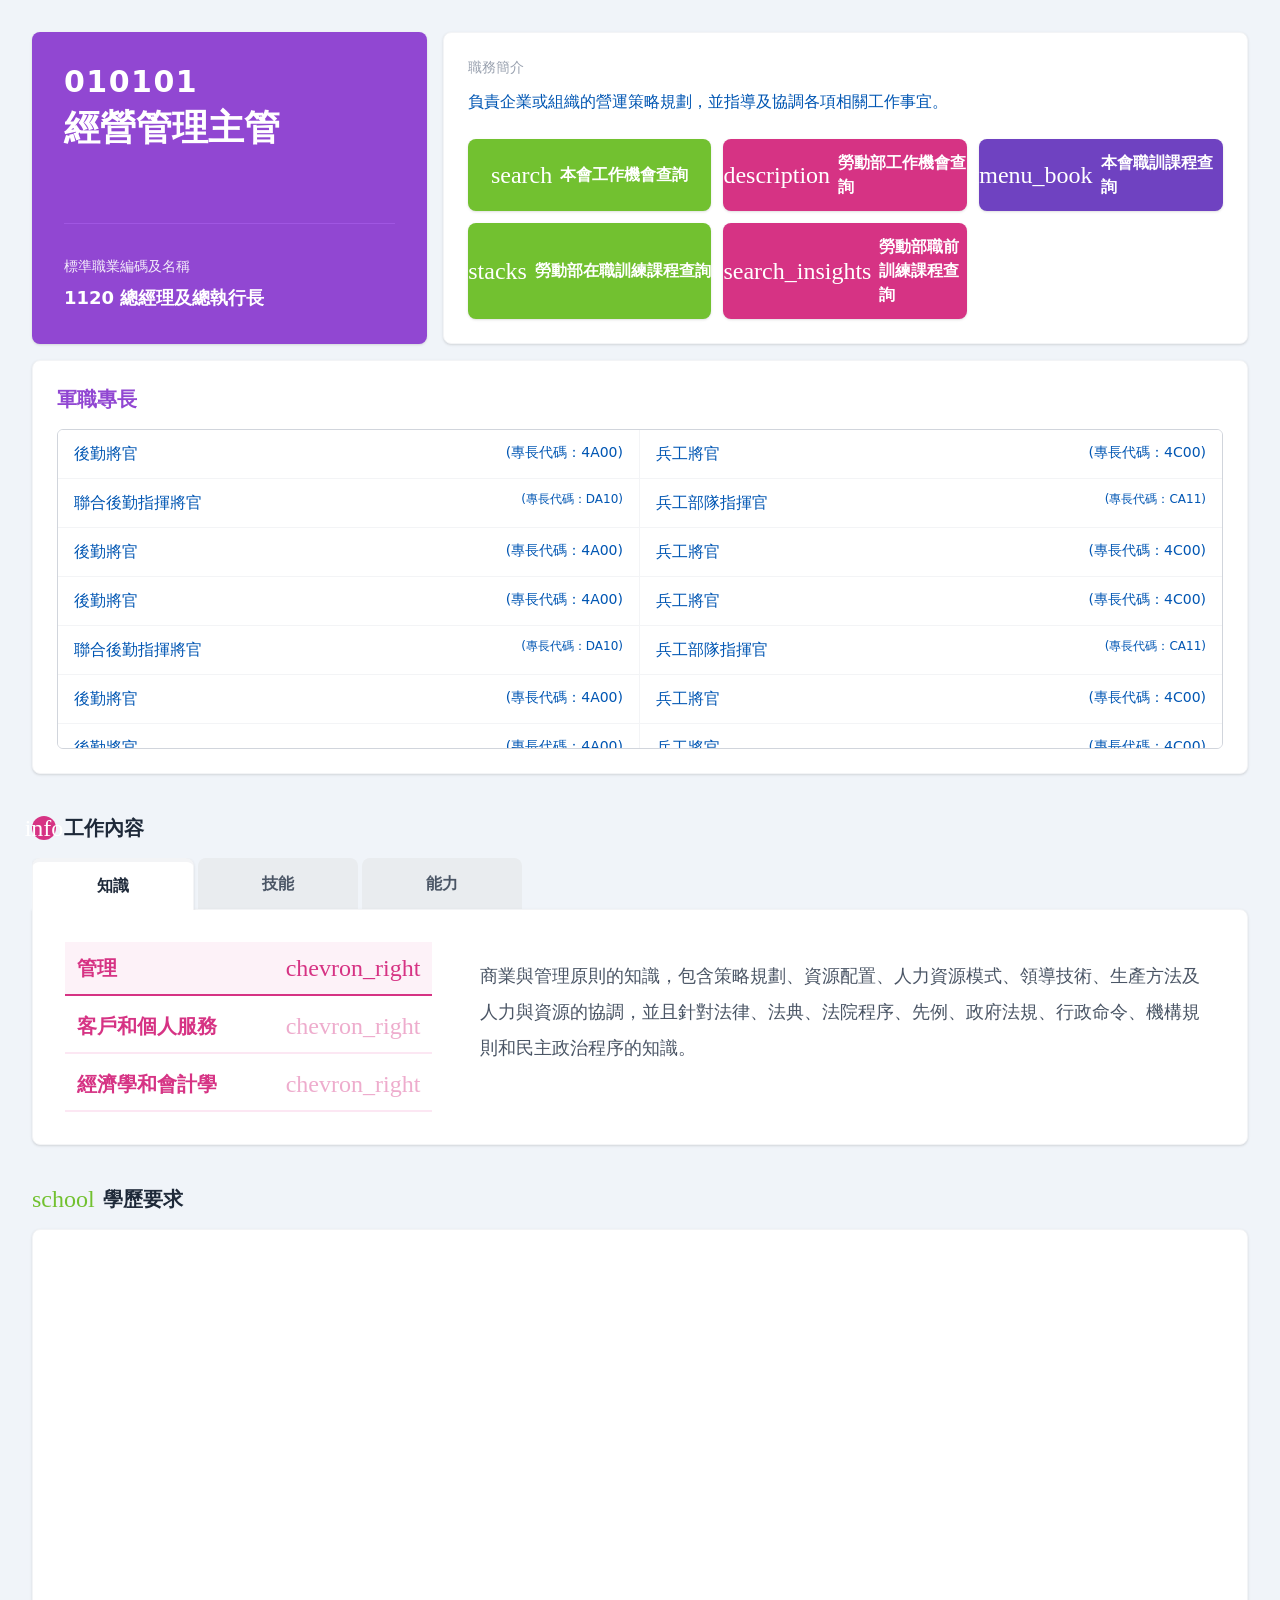
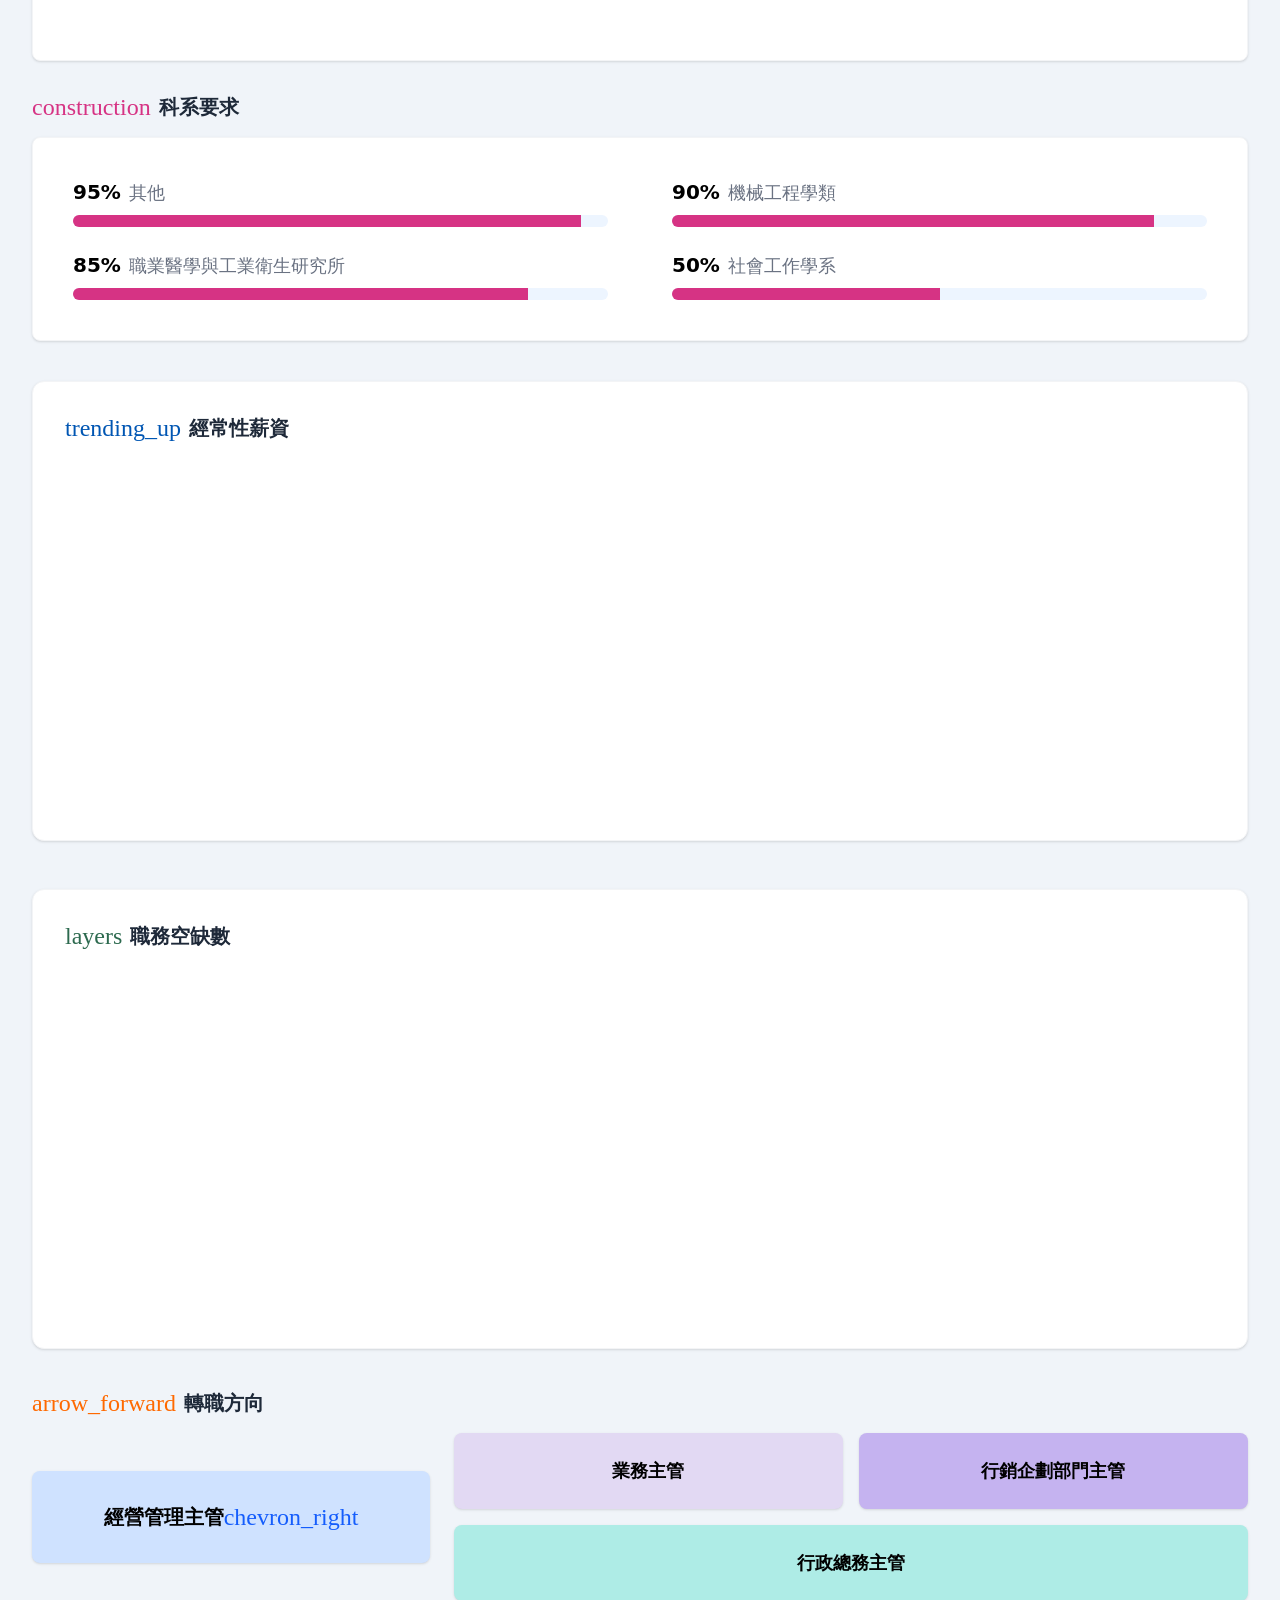
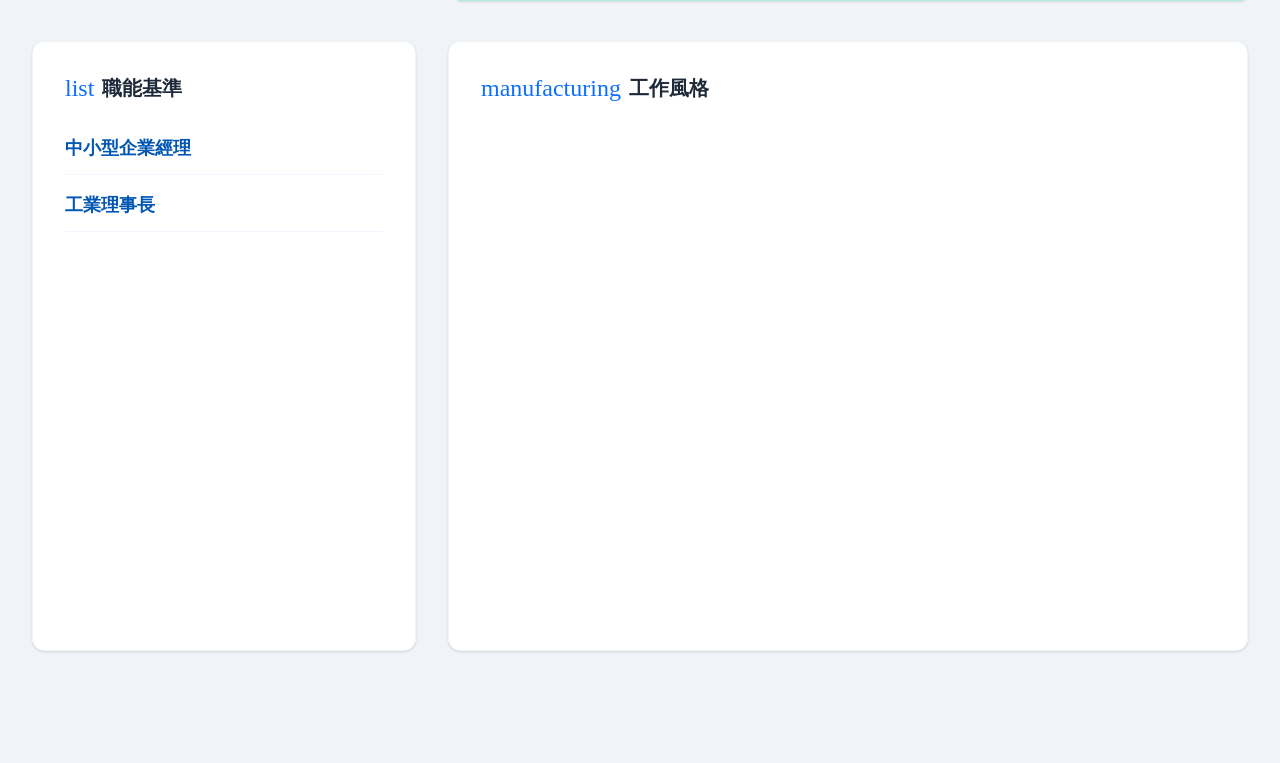
==== job-dashboard/index.html @ 4c790d1b "init" ====
<!DOCTYPE html>
<html lang="en">

<head>
    <meta charset="UTF-8">
    <meta name="viewport" content="width=device-width, initial-scale=1.0">
    <title>軍民專長轉銜專區</title>
   
    <link href="css/material-symbols-outlined.css" rel="stylesheet">
    <link href="css/dashboard.css" rel="stylesheet">
    <link href="css/output.css" rel="stylesheet">
    <script src="js/chart.js"></script>
    <script src="js/chartjs-plugin-datalabels.js"></script>
</head>

<body class="bg-slate-100 min-h-screen p-4 md:p-8">

    <div class="container mx-auto space-y-10 pb-20">
        <!-- 職務概覽 -->
        <div class="grid grid-cols-1 lg:grid-cols-12 gap-4">
            <!-- 左側紫色卡片 -->
            <div
                class="lg:col-span-4 bg-[#9147D2] rounded-lg p-8 text-white flex flex-col justify-center  shadow-sm">
                <div>
                    <h2 class="text-3xl font-bold tracking-wider">010101</h2>
                    <h1 class="text-4xl font-extrabold mt-2 pb-8">經營管理主管</h1>
                </div>
                <div class="mt-auto pt-8 border-t border-purple-400/30">
                    <p class="text-sm opacity-90 mb-2 font-medium">標準職業編碼及名稱</p>
                    <p class="text-lg font-bold">1120 總經理及總執行長</p>
                </div>
            </div>

            <!-- 中間職務簡介與按鈕 -->
            <div class=" lg:col-span-8 bg-white rounded-lg p-6 shadow-sm flex flex-col border border-gray-100">
                <h3 class="text-gray-400 font-medium mb-3 text-sm">職務簡介</h3>
                <p id="job-desc" class="text-[#0056b3] leading-relaxed mb-6 font-medium">負責企業或組織的營運策略規劃，並指導及協調各項相關工作事宜。
                </p>
                <div class="mt-auto grid grid-cols-1 lg:grid-cols-12 gap-3">
                    <a href="javascript:;"
                        class="xl:col-span-4 md:col-span-4 w-f bg-[#72C130] text-white py-3 rounded-lg flex items-center justify-center gap-2 font-bold shadow-sm hover:opacity-90 transition-all">
                        <span class="material-symbols-outlined">search</span>本會工作機會查詢
                    </a>
                    <a href="javascript:;"
                        class="xl:col-span-4 md:col-span-4 w-f bg-[#D63384] text-white py-3 rounded-lg flex items-center justify-center gap-2 font-bold shadow-sm hover:opacity-90 transition-all">
                        <span class="material-symbols-outlined">description</span>勞動部工作機會查詢
                    </a>
                    <a href="javascript:;"
                        class="xl:col-span-4 md:col-span-4 w-f bg-[#6F42C1] text-white py-3 rounded-lg flex items-center justify-center gap-2 font-bold shadow-sm hover:opacity-90 transition-all">
                        <span class="material-symbols-outlined">menu_book</span>本會職訓課程查詢
                    </a>
                    <a href="javascript:;"
                        class="xl:col-span-4 md:col-span-6 bg-[#72C130] text-white py-3 rounded-lg flex items-center justify-center gap-2 font-bold shadow-sm hover:opacity-90 transition-all">
                        <span class="material-symbols-outlined">stacks</span>勞動部在職訓練課程查詢
                    </a>
                    <a href="javascript:;"
                        class="xl:col-span-4 md:col-span-6 w-f bg-[#D63384] text-white py-3 rounded-lg flex items-center justify-center gap-2 font-bold shadow-sm hover:opacity-90 transition-all">
                        <span class="material-symbols-outlined">search_insights</span>勞動部職前訓練課程查詢
                    </a>
                </div>
            </div>

            <!-- 軍職專長 -->
            <div class="lg:col-span-12 bg-white rounded-lg p-6 shadow-sm border border-gray-100 flex flex-col">
                <h3 class="text-[#9147D2] font-bold text-xl mb-4">軍職專長</h3>
                <div
                    class="border border-gray-300 rounded-md overflow-hidden flex-1 custom-scrollbar overflow-y-auto max-h-[320px]">
                    <div class="grid grid-cols-1 md:grid-cols-2 text-[#0056b3] font-medium divide-y divide-gray-100">
                        <div class="p-3 px-4 flex justify-between bg-white border-r border-gray-100">
                            <span>後勤將官</span><span class="text-sm">(專長代碼：4A00)</span></div>
                        <div class="p-3 px-4 flex justify-between bg-white"><span>兵工將官</span><span
                                class="text-sm">(專長代碼：4C00)</span></div>
                        <div class="p-3 px-4 flex justify-between bg-white border-r border-gray-100">
                            <span>聯合後勤指揮將官</span><span class="text-xs">(專長代碼：DA10)</span></div>
                        <div class="p-3 px-4 flex justify-between bg-white"><span>兵工部隊指揮官</span><span
                                class="text-xs">(專長代碼：CA11)</span></div>
                        <div class="p-3 px-4 flex justify-between bg-white border-r border-gray-100">
                            <span>後勤將官</span><span class="text-sm">(專長代碼：4A00)</span></div>
                        <div class="p-3 px-4 flex justify-between bg-white"><span>兵工將官</span><span
                                class="text-sm">(專長代碼：4C00)</span></div>
                        <div class="p-3 px-4 flex justify-between bg-white border-r border-gray-100">
                            <span>後勤將官</span><span class="text-sm">(專長代碼：4A00)</span></div>
                        <div class="p-3 px-4 flex justify-between bg-white"><span>兵工將官</span><span
                                class="text-sm">(專長代碼：4C00)</span></div>
                        <div class="p-3 px-4 flex justify-between bg-white border-r border-gray-100">
                            <span>聯合後勤指揮將官</span><span class="text-xs">(專長代碼：DA10)</span></div>
                        <div class="p-3 px-4 flex justify-between bg-white"><span>兵工部隊指揮官</span><span
                                class="text-xs">(專長代碼：CA11)</span></div>
                        <div class="p-3 px-4 flex justify-between bg-white border-r border-gray-100">
                            <span>後勤將官</span><span class="text-sm">(專長代碼：4A00)</span></div>
                        <div class="p-3 px-4 flex justify-between bg-white"><span>兵工將官</span><span
                                class="text-sm">(專長代碼：4C00)</span></div>
                        <div class="p-3 px-4 flex justify-between bg-white border-r border-gray-100">
                            <span>後勤將官</span><span class="text-sm">(專長代碼：4A00)</span></div>
                        <div class="p-3 px-4 flex justify-between bg-white"><span>兵工將官</span><span
                                class="text-sm">(專長代碼：4C00)</span></div>
                        <div class="p-3 px-4 flex justify-between bg-white border-r border-gray-100">
                            <span>聯合後勤指揮將官</span><span class="text-xs">(專長代碼：DA10)</span></div>
                        <div class="p-3 px-4 flex justify-between bg-white"><span>兵工部隊指揮官</span><span
                                class="text-xs">(專長代碼：CA11)</span></div>
                        <div class="p-3 px-4 flex justify-between bg-white border-r border-gray-100">
                            <span>後勤將官</span><span class="text-sm">(專長代碼：4A00)</span></div>
                        <div class="p-3 px-4 flex justify-between bg-white"><span>兵工將官</span><span
                                class="text-sm">(專長代碼：4C00)</span></div>
                    </div>
                </div>
            </div>
        </div>


        <!-- 工作內容 -->
        <div class="space-y-4">
            <div class="flex items-center gap-2">
                <div class="bg-[#D63384] text-white rounded-full w-6 h-6 flex items-center justify-center font-bold">
                    <span class="material-symbols-outlined text-[16px]">info</span>
                </div>
                <h2 class="text-xl font-bold text-gray-800">工作內容</h2>
            </div>
            <div class="flex flex-col">
                <!-- 標籤分頁 -->
                <div class="flex gap-1 overflow-x-auto" id="job-content-tabs">
                    <button onclick="changeTab('knowledge')" id="tab-knowledge"
                        class="px-16 py-3 bg-white rounded-t-lg border-t-4 border-[#D63384] font-bold text-gray-800 shadow-sm border-x border-gray-100 z-10 whitespace-nowrap">知識</button>
                    <button onclick="changeTab('skills')" id="tab-skills"
                        class="px-16 py-3 bg-[#E9ECEF] hover:bg-gray-200 rounded-t-lg font-bold text-gray-600 transition-colors whitespace-nowrap">技能</button>
                    <button onclick="changeTab('abilities')" id="tab-abilities"
                        class="px-16 py-3 bg-[#E9ECEF] hover:bg-gray-200 rounded-t-lg font-bold text-gray-600 transition-colors whitespace-nowrap">能力</button>
                </div>
                <!-- 內容區塊 -->
                <div class="bg-white rounded-b-lg rounded-tr-lg p-8 shadow-sm border border-gray-100 -mt-[1px]">
                    <div class="flex flex-col md:flex-row gap-12">
                        <!-- 左側子選單 -->
                        <div class="w-full md:w-1/3 flex flex-col space-y-1" id="job-submenu">
                            <!-- 由 JavaScript 動態生成 -->
                        </div>
                        <!-- 右側說明文字 -->
                        <div class="w-full md:w-2/3 flex items-start pt-4">
                            <p id="tab-description"
                                class="text-gray-600 leading-loose text-lg font-medium transition-opacity duration-300">
                                <!-- 由 JavaScript 動態填入 -->
                            </p>
                        </div>
                    </div>
                </div>
            </div>
        </div>

        <!-- 學歷與科系要求 -->
        <div class="grid grid-cols-1 gap-8">
            <!-- 學歷要求 -->
            <div class="space-y-4">
                <div class="flex items-center gap-2 text-[#72C130]">
                    <span class="material-symbols-outlined text-[24px]">school</span>
                    <h2 class="text-xl font-bold text-gray-800">學歷要求</h2>
                </div>
                <div class="bg-white rounded-lg p-10 shadow-sm border border-gray-100">
                    <div class="chart-container"><canvas id="educationChart"></canvas></div>
                </div>
            </div>

            <!-- 科系要求 -->
            <div class="space-y-4">
                <div class="flex items-center gap-2 text-[#D63384]">
                    <span class="material-symbols-outlined text-[24px]">construction</span>
                    <h2 class="text-xl font-bold text-gray-800">科系要求</h2>
                </div>
                <div class="bg-white rounded-lg p-10 shadow-sm border border-gray-100">
                    <div class="grid grid-cols-1 md:grid-cols-2 gap-x-16 gap-y-8">
                        <div class="space-y-6">
                            <div class="space-y-2">
                                <div class="flex items-baseline gap-2"><span
                                        class="text-xl font-extrabold text-black">95%</span><span
                                        class="text-gray-500 font-medium text-lg">其他</span></div>
                                <div class="w-full h-3 bg-[#EDF5FF] rounded-full overflow-hidden">
                                    <div class="h-full bg-[#D63384]" style="width: 95%"></div>
                                </div>
                            </div>
                            <div class="space-y-2">
                                <div class="flex items-baseline gap-2"><span
                                        class="text-xl font-extrabold text-black">85%</span><span
                                        class="text-gray-500 font-medium text-lg">職業醫學與工業衛生研究所</span></div>
                                <div class="w-full h-3 bg-[#EDF5FF] rounded-full overflow-hidden">
                                    <div class="h-full bg-[#D63384]" style="width: 85%"></div>
                                </div>
                            </div>
                        </div>
                        <div class="space-y-6">
                            <div class="space-y-2">
                                <div class="flex items-baseline gap-2"><span
                                        class="text-xl font-extrabold text-black">90%</span><span
                                        class="text-gray-500 font-medium text-lg">機械工程學類</span></div>
                                <div class="w-full h-3 bg-[#EDF5FF] rounded-full overflow-hidden">
                                    <div class="h-full bg-[#D63384]" style="width: 90%"></div>
                                </div>
                            </div>
                            <div class="space-y-2">
                                <div class="flex items-baseline gap-2"><span
                                        class="text-xl font-extrabold text-black">50%</span><span
                                        class="text-gray-500 font-medium text-lg">社會工作學系</span></div>
                                <div class="w-full h-3 bg-[#EDF5FF] rounded-full overflow-hidden">
                                    <div class="h-full bg-[#D63384]" style="width: 50%"></div>
                                </div>
                            </div>
                        </div>
                    </div>
                </div>
            </div>
        </div>

        <!-- 趨勢圖 -->
        <div class="space-y-12">
            <div class="bg-white rounded-xl p-8 shadow-sm border border-gray-100 space-y-4">
                <div class="flex items-center gap-2 text-[#0056b3]">
                    <span class="material-symbols-outlined text-[24px]">trending_up</span>
                    <h2 class="text-xl font-bold text-gray-800">經常性薪資</h2>
                </div>
                <div class="chart-container"><canvas id="salaryChart"></canvas></div>
            </div>
            <div class="bg-white rounded-xl p-8 shadow-sm border border-gray-100 space-y-4">
                <div class="flex items-center gap-2 text-[#2D6A4F]">
                    <span class="material-symbols-outlined text-[24px]">layers</span>
                    <h2 class="text-xl font-bold text-gray-800">職務空缺數</h2>
                </div>
                <div class="chart-container"><canvas id="vacanciesChart"></canvas></div>
            </div>
        </div>
        <!-- 轉職方向  -->
        <div class="space-y-4">
            <div class="flex items-center gap-2 text-orange-500">
                <span class="material-symbols-outlined text-[24px]">arrow_forward</span>
                <h2 class="text-xl font-bold text-gray-800">轉職方向</h2>
            </div>
            <div class="flex flex-col lg:flex-row gap-4 lg:gap-6 lg:items-center">
                <!-- 來源職務 -->
                <div
                    class="lg:w-1/3 bg-[#cfe2ff] p-6 lg:py-8 rounded-lg flex items-center justify-center font-bold text-xl text-center shadow-sm h-fit">
                    <span>經營管理主管</span>
                    <!-- 電腦版向右箭頭 -->
                    <span class="material-symbols-outlined text-blue-600 hidden lg:block">chevron_right</span>
                    <!-- 手機版向下箭頭 -->
                    <span class="material-symbols-outlined text-blue-600 block lg:hidden ml-2 font-black">expand_more</span>
                </div>

                <!-- 目標職務網格  -->
                <div class="lg:w-2/3 grid grid-cols-2 gap-4">
                    <div
                        class="bg-[#e2d9f3] p-6 rounded-lg font-bold text-center text-lg flex items-center justify-center shadow-sm">
                        業務主管</div>
                    <div
                        class="bg-[#c5b3f0] p-6 rounded-lg font-bold text-center text-lg flex items-center justify-center shadow-sm">
                        行銷企劃部門主管</div>
                    <!-- 最後一個佔滿兩欄 -->
                    <div
                        class="bg-[#aeece6] p-6 rounded-lg font-bold text-center text-lg col-span-2 flex items-center justify-center shadow-sm">
                        行政總務主管</div>
                </div>
            </div>
        </div>
        <!-- 風格雷達圖 -->
        <div class="grid grid-cols-1 lg:grid-cols-12 gap-8">
            <div class="lg:col-span-4 bg-white rounded-xl p-8 shadow-sm border border-gray-100 h-full space-y-4">
                <div class="flex items-center gap-2 text-[#0d6efd]">
                    <span class="material-symbols-outlined">list</span>
                    <h2 class="text-xl font-bold text-gray-800">職能基準</h2>
                </div>
                <ul class="space-y-4 pt-4">
                    <li class="flex items-center gap-3 border-b border-blue-50 pb-3 font-bold text-[#0056b3] text-lg">
                        中小型企業經理</li>
                    <li class="flex items-center gap-3 border-b border-blue-50 pb-3 font-bold text-[#0056b3] text-lg">
                        工業理事長</li>
                </ul>
            </div>
            <div class="lg:col-span-8 bg-white rounded-xl p-8 shadow-sm border border-gray-100 space-y-4">
                <div class="flex items-center gap-2 text-[#0d6efd]">
                    <span class="material-symbols-outlined"
                       >manufacturing</span>
                    <h2 class="text-xl font-bold text-gray-800">工作風格</h2>
                </div>
                <div class="radar-chart-container lg:h-[500px] md:h-fit"><canvas id="workStyleChart"></canvas></div>
            </div>
        </div>
    </div>
    <script>
        // Tab 與子選單資料
        const tabData = {
            knowledge: {
                items: [{
                    name: "管理",
                    desc: "商業與管理原則的知識，包含策略規劃、資源配置、人力資源模式、領導技術、生產方法及人力與資源的協調，並且針對法律、法典、法院程序、先例、政府法規、行政命令、機構規則和民主政治程序的知識。"
                },
                {
                    name: "客戶和個人服務",
                    desc: "提供客戶與個人服務的原則與流程知識。這包含評估客戶需求、符合品質標準的服務，以及對客戶滿意度的評估。"
                },
                {
                    name: "經濟學和會計學",
                    desc: "有關經濟學與會計學原理及實務應用、金融市場、銀行業以及對財務與報告知識。"
                }
                ]
            },
            skills: {
                items: [{
                    name: "判斷與決策",
                    desc: "考慮潛在行動的相對成本與效益，以選擇最合適的一個。具備高階決策能力是主管的核心價值。"
                },
                {
                    name: "資源管理",
                    desc: "資源（如人力、物力、財力）以達成組織目標，並優化生產流程。"
                },
                {
                    name: "關鍵思考",
                    desc: "使用邏輯與推理來識別各種解決方案、結論或處理問題方法的優缺點。"
                }
                ]
            },
            abilities: {
                items: [{
                    name: "演繹推理",
                    desc: "將一般規則應用於特定問題，以產生合理答案的能力。這包含在紛亂的資訊中找出邏輯關聯。"
                },
                {
                    name: "歸納推理",
                    desc: "將分散的資訊組合在一起，形成一般規則或結論的能力（包括在看起來不相關的事件中找到關聯）。"
                },
                {
                    name: "問題敏感度",
                    desc: "能夠辨識何時發生錯誤或可能發生錯誤的能力。這並不涉及解決問題，而僅僅是意識到問題的存在。"
                }
                ]
            }
        };

        // 當前狀態
        let currentMainTab = 'knowledge';
        let currentSubIndex = 0;

        // 切換主 Tab
        function changeTab(tabKey) {
            currentMainTab = tabKey;
            currentSubIndex = 0; // 時預設選中第一個子項

            const tabButtons = document.querySelectorAll('#job-content-tabs button');
            tabButtons.forEach(btn => {
                const isTarget = btn.id === `tab-${tabKey}`;
                btn.className = isTarget ?
                    "px-16 py-3 bg-white rounded-t-lg border-t-4 border-[#D63384] font-bold text-gray-800 shadow-sm border-x border-gray-100 z-10 whitespace-nowrap" :
                    "px-16 py-3 bg-[#E9ECEF] hover:bg-gray-200 rounded-t-lg font-bold text-gray-600 transition-colors whitespace-nowrap";
            });

            updateSubmenu();
        }

        // 切換子選單項目
        function selectSubItem(index) {
            currentSubIndex = index;
            updateSubmenu();
        }

        // 更新子選單 UI 與說明文字
        function updateSubmenu() {
            const data = tabData[currentMainTab];
            const submenuEl = document.getElementById('job-submenu');
            const descriptionEl = document.getElementById('tab-description');

            // 1. 生成子選單按鈕
            submenuEl.innerHTML = data.items.map((item, index) => {
                const isActive = index === currentSubIndex;
                const activeClasses = isActive ? 'bg-[#FDF2F8] border-[#D63384]' : 'border-pink-100 hover:bg-pink-50';
                const iconOpacity = isActive ? '' : 'opacity-40';

                return `
                    <button onclick="selectSubItem(${index})" class="flex justify-between items-center border-b-2 ${activeClasses} p-3 text-[#D63384] font-bold text-xl transition-all group text-left">
                        <span>${item.name}</span>
                        <!-- 手機版顯示 expand_more，電腦版顯示 chevron_right -->
                        <span class="material-symbols-outlined lg:hidden ${iconOpacity}">expand_more</span>
                        <span class="material-symbols-outlined hidden lg:block ${iconOpacity}">chevron_right</span>
                    </button>
                `;
            }).join('');

            // 2. 更新右側描述文字 (加上淡入效果)
            descriptionEl.style.opacity = '0';
            setTimeout(() => {
                descriptionEl.textContent = data.items[currentSubIndex].desc;
                descriptionEl.style.opacity = '1';
            }, 100);
        }

        // 圖表初始化資料
        const db = {
            "edu": {
                "labels": ["大學", "專科", "不拘", "碩士", "高中", "博士", "高職", "國小"],
                "data": [65, 82, 72, 50, 56, 31, 50, 28]
            },
            "salary": {
                "labels": ["106", "107", "108", "109", "110", "111", "112", "113"],
                "data": [147.6, 149.9, 150.9, 152.0, 150.1, 149.9, 151.9, 153.9]
            },
            "vacancies": {
                "labels": ["103", "104", "105", "106", "107", "108", "109", "110", "111", "112"],
                "data": [20, 55, 28, 18, 30, 30, 75, 130, 175, 175]
            },
            "style": {
                "labels": ["洞察力", "美感", "創意思考", "溫和寬厚", "關懷他人", "團隊合作", "挑戰", "謹慎條理", "自律", "社交", "剛強", "沉著應對", "心平氣和"],
                "data": [88, 75, 80, 65, 68, 82, 72, 85, 83, 65, 60, 82, 86]
            }
        };

        function renderAll() {
            Chart.register(ChartDataLabels);
            try {
                // 學歷
                new Chart(document.getElementById('educationChart'), {
                    type: 'bar',
                    data: {
                        labels: db.edu.labels,
                        datasets: [{
                            data: db.edu.data,
                            backgroundColor: '#72C130',
                            barThickness: 24
                        }]
                    },
                    options: {
                        responsive: true,
                        maintainAspectRatio: false,
                        layout: {
                            padding: {
                                top: 35
                            }
                        },
                        plugins: {
                            legend: false,
                            datalabels: {
                                display: true,
                                anchor: 'end',
                                align: 'top',
                                offset: 8,
                                formatter: v => v + ' %',
                                color: '#0056b3',
                                font: {
                                    weight: 'bold',
                                    size: 16
                                }
                            }
                        },
                        scales: {
                            y: {
                                display: true,
                                beginAtZero: true,
                                max: 100,
                                grid: {
                                    color: '#f1f1f1'
                                },
                                ticks: {
                                    display: false
                                }
                            },
                            x: {
                                grid: {
                                    display: false
                                },
                                ticks: {
                                    font: {
                                        weight: 'bold'
                                    }
                                }
                            }
                        }
                    }
                });
                // 薪資
                new Chart(document.getElementById('salaryChart'), {
                    type: 'line',
                    data: {
                        labels: db.salary.labels,
                        datasets: [{
                            data: db.salary.data,
                            borderColor: '#0d6efd',
                            tension: 0.1,
                            pointRadius: 5,
                            fill: false,
                            borderWidth: 3
                        }]
                    },
                    options: {
                        responsive: true,
                        maintainAspectRatio: false,
                        plugins: {
                            legend: false,
                            datalabels: false
                        },
                        scales: {
                            y: {
                                min: 146,
                                max: 155,
                                ticks: {
                                    callback: v => v + 'K'
                                }
                            }
                        }
                    }
                });
                // 空缺
                new Chart(document.getElementById('vacanciesChart'), {
                    type: 'line',
                    data: {
                        labels: db.vacancies.labels,
                        datasets: [{
                            data: db.vacancies.data,
                            borderColor: '#2D6A4F',
                            tension: 0,
                            borderWidth: 2,
                            pointRadius: 4
                        }]
                    },
                    options: {
                        responsive: true,
                        maintainAspectRatio: false,
                        plugins: {
                            legend: false,
                            datalabels: false
                        },
                        scales: {
                            y: {
                                beginAtZero: true,
                                max: 200
                            }
                        }
                    }
                });
                // 風格
                new Chart(document.getElementById('workStyleChart'), {
                    type: 'radar',
                    data: {
                        labels: db.style.labels,
                        datasets: [{
                            data: db.style.data,
                            backgroundColor: 'rgba(13, 110, 253, 0.2)',
                            borderColor: '#0d6efd',
                            borderWidth: 2,
                            pointRadius: 3
                        }]
                    },
                    options: {
                        responsive: true,
                        maintainAspectRatio: false,
                        plugins: {
                            legend: false,
                            datalabels: false
                        },
                        scales: {
                            r: {
                                suggestedMin: 0,
                                suggestedMax: 100,
                                ticks: {
                                    display: false,
                                    stepSize: 20
                                },
                                grid: {
                                    color: '#e5e7eb'
                                },
                                angleLines: {
                                    color: '#e5e7eb'
                                },
                                pointLabels: {
                                    font: {
                                        size: 14,
                                        weight: 'bold'
                                    },
                                    color: '#666'
                                }
                            }
                        }
                    }
                });
            } catch (e) {
                console.error("圖表繪製錯誤:", e);
            }
        }

        window.onload = () => {
            renderAll();
            updateSubmenu(); // 初始化子選單
        };
    </script>
</body>

</html>



</body>

</html>
---- job-dashboard/css/material-symbols-outlined.css ----
@font-face {
  font-family: 'Material Symbols Outlined';
  font-style: normal;
  font-weight: 400;
  src: url('../fonts/Material_Symbols_Outlined/MaterialSymbolsOutlined-VariableFont_FILL,GRAD,opsz,wght.ttf') format('truetype');
}

.material-symbols-outlined {
  font-family: 'Material Symbols Outlined';
  font-weight: normal;
  font-style: normal;
  font-size: 24px;
  /* display: inline-block; */
  line-height: 1;
  letter-spacing: normal;
  text-transform: none;
  direction: ltr;
  -webkit-font-smoothing: antialiased;
  -moz-osx-font-smoothing: grayscale;
}
---- job-dashboard/css/dashboard.css ----
body {
    background-color: #F0F4F9;
}

.custom-scrollbar::-webkit-scrollbar {
    width: 8px;
}

.custom-scrollbar::-webkit-scrollbar-track {
    background: #f1f1f1;
    border-radius: 10px;
}

.custom-scrollbar::-webkit-scrollbar-thumb {
    background: #cbd5e1;
    border-radius: 10px;
}

.custom-scrollbar::-webkit-scrollbar-thumb:hover {
    background: #94a3b8;
}

.chart-container {
    position: relative;
    height: 350px;
    width: 100%;
}

.chart-container-sm {
    position: relative;
    height: 180px;
    width: 100%;
}

.radar-chart-container {
    position: relative;
    /* height: 500px; */
    width: 100%;
}

/* 輔助樣式：垂直居中圖示 */
.material-icons {
    vertical-align: middle;
    font-size: 20px;
}
---- job-dashboard/css/output.css ----
/*! tailwindcss v4.2.1 | MIT License | https://tailwindcss.com */
@layer properties;
@layer theme, base, components, utilities;
@layer theme {
  :root, :host {
    --font-sans: ui-sans-serif, system-ui, sans-serif, "Apple Color Emoji",
      "Segoe UI Emoji", "Segoe UI Symbol", "Noto Color Emoji";
    --font-mono: ui-monospace, SFMono-Regular, Menlo, Monaco, Consolas, "Liberation Mono",
      "Courier New", monospace;
    --color-orange-500: oklch(70.5% 0.213 47.604);
    --color-blue-50: oklch(97% 0.014 254.604);
    --color-blue-600: oklch(54.6% 0.245 262.881);
    --color-purple-400: oklch(71.4% 0.203 305.504);
    --color-pink-50: oklch(97.1% 0.014 343.198);
    --color-pink-100: oklch(94.8% 0.028 342.258);
    --color-slate-100: oklch(96.8% 0.007 247.896);
    --color-gray-100: oklch(96.7% 0.003 264.542);
    --color-gray-200: oklch(92.8% 0.006 264.531);
    --color-gray-300: oklch(87.2% 0.01 258.338);
    --color-gray-400: oklch(70.7% 0.022 261.325);
    --color-gray-500: oklch(55.1% 0.027 264.364);
    --color-gray-600: oklch(44.6% 0.03 256.802);
    --color-gray-800: oklch(27.8% 0.033 256.848);
    --color-black: #000;
    --color-white: #fff;
    --spacing: 0.25rem;
    --text-xs: 0.75rem;
    --text-xs--line-height: calc(1 / 0.75);
    --text-sm: 0.875rem;
    --text-sm--line-height: calc(1.25 / 0.875);
    --text-lg: 1.125rem;
    --text-lg--line-height: calc(1.75 / 1.125);
    --text-xl: 1.25rem;
    --text-xl--line-height: calc(1.75 / 1.25);
    --text-3xl: 1.875rem;
    --text-3xl--line-height: calc(2.25 / 1.875);
    --text-4xl: 2.25rem;
    --text-4xl--line-height: calc(2.5 / 2.25);
    --text-7xl: 4.5rem;
    --text-7xl--line-height: 1;
    --font-weight-medium: 500;
    --font-weight-bold: 700;
    --font-weight-extrabold: 800;
    --font-weight-black: 900;
    --tracking-wider: 0.05em;
    --leading-relaxed: 1.625;
    --leading-loose: 2;
    --radius-md: 0.375rem;
    --radius-lg: 0.5rem;
    --radius-xl: 0.75rem;
    --default-transition-duration: 150ms;
    --default-transition-timing-function: cubic-bezier(0.4, 0, 0.2, 1);
    --default-font-family: var(--font-sans);
    --default-mono-font-family: var(--font-mono);
  }
}
@layer base {
  *, ::after, ::before, ::backdrop, ::file-selector-button {
    box-sizing: border-box;
    margin: 0;
    padding: 0;
    border: 0 solid;
  }
  html, :host {
    line-height: 1.5;
    -webkit-text-size-adjust: 100%;
    tab-size: 4;
    font-family: var(--default-font-family, ui-sans-serif, system-ui, sans-serif, "Apple Color Emoji", "Segoe UI Emoji", "Segoe UI Symbol", "Noto Color Emoji");
    font-feature-settings: var(--default-font-feature-settings, normal);
    font-variation-settings: var(--default-font-variation-settings, normal);
    -webkit-tap-highlight-color: transparent;
  }
  hr {
    height: 0;
    color: inherit;
    border-top-width: 1px;
  }
  abbr:where([title]) {
    -webkit-text-decoration: underline dotted;
    text-decoration: underline dotted;
  }
  h1, h2, h3, h4, h5, h6 {
    font-size: inherit;
    font-weight: inherit;
  }
  a {
    color: inherit;
    -webkit-text-decoration: inherit;
    text-decoration: inherit;
  }
  b, strong {
    font-weight: bolder;
  }
  code, kbd, samp, pre {
    font-family: var(--default-mono-font-family, ui-monospace, SFMono-Regular, Menlo, Monaco, Consolas, "Liberation Mono", "Courier New", monospace);
    font-feature-settings: var(--default-mono-font-feature-settings, normal);
    font-variation-settings: var(--default-mono-font-variation-settings, normal);
    font-size: 1em;
  }
  small {
    font-size: 80%;
  }
  sub, sup {
    font-size: 75%;
    line-height: 0;
    position: relative;
    vertical-align: baseline;
  }
  sub {
    bottom: -0.25em;
  }
  sup {
    top: -0.5em;
  }
  table {
    text-indent: 0;
    border-color: inherit;
    border-collapse: collapse;
  }
  :-moz-focusring {
    outline: auto;
  }
  progress {
    vertical-align: baseline;
  }
  summary {
    display: list-item;
  }
  ol, ul, menu {
    list-style: none;
  }
  img, svg, video, canvas, audio, iframe, embed, object {
    display: block;
    vertical-align: middle;
  }
  img, video {
    max-width: 100%;
    height: auto;
  }
  button, input, select, optgroup, textarea, ::file-selector-button {
    font: inherit;
    font-feature-settings: inherit;
    font-variation-settings: inherit;
    letter-spacing: inherit;
    color: inherit;
    border-radius: 0;
    background-color: transparent;
    opacity: 1;
  }
  :where(select:is([multiple], [size])) optgroup {
    font-weight: bolder;
  }
  :where(select:is([multiple], [size])) optgroup option {
    padding-inline-start: 20px;
  }
  ::file-selector-button {
    margin-inline-end: 4px;
  }
  ::placeholder {
    opacity: 1;
  }
  @supports (not (-webkit-appearance: -apple-pay-button))  or (contain-intrinsic-size: 1px) {
    ::placeholder {
      color: currentcolor;
      @supports (color: color-mix(in lab, red, red)) {
        color: color-mix(in oklab, currentcolor 50%, transparent);
      }
    }
  }
  textarea {
    resize: vertical;
  }
  ::-webkit-search-decoration {
    -webkit-appearance: none;
  }
  ::-webkit-date-and-time-value {
    min-height: 1lh;
    text-align: inherit;
  }
  ::-webkit-datetime-edit {
    display: inline-flex;
  }
  ::-webkit-datetime-edit-fields-wrapper {
    padding: 0;
  }
  ::-webkit-datetime-edit, ::-webkit-datetime-edit-year-field, ::-webkit-datetime-edit-month-field, ::-webkit-datetime-edit-day-field, ::-webkit-datetime-edit-hour-field, ::-webkit-datetime-edit-minute-field, ::-webkit-datetime-edit-second-field, ::-webkit-datetime-edit-millisecond-field, ::-webkit-datetime-edit-meridiem-field {
    padding-block: 0;
  }
  ::-webkit-calendar-picker-indicator {
    line-height: 1;
  }
  :-moz-ui-invalid {
    box-shadow: none;
  }
  button, input:where([type="button"], [type="reset"], [type="submit"]), ::file-selector-button {
    appearance: button;
  }
  ::-webkit-inner-spin-button, ::-webkit-outer-spin-button {
    height: auto;
  }
  [hidden]:where(:not([hidden="until-found"])) {
    display: none !important;
  }
}
@layer utilities {
  .static {
    position: static;
  }
  .end {
    inset-inline-end: var(--spacing);
  }
  .z-10 {
    z-index: 10;
  }
  .col-span-2 {
    grid-column: span 2 / span 2;
  }
  .container {
    width: 100%;
    @media (width >= 40rem) {
      max-width: 40rem;
    }
    @media (width >= 48rem) {
      max-width: 48rem;
    }
    @media (width >= 64rem) {
      max-width: 64rem;
    }
    @media (width >= 80rem) {
      max-width: 80rem;
    }
    @media (width >= 96rem) {
      max-width: 96rem;
    }
  }
  .mx-auto {
    margin-inline: auto;
  }
  .my-2 {
    margin-block: calc(var(--spacing) * 2);
  }
  .-mt-\[1px\] {
    margin-top: calc(1px * -1);
  }
  .mt-2 {
    margin-top: calc(var(--spacing) * 2);
  }
  .mt-auto {
    margin-top: auto;
  }
  .mb-2 {
    margin-bottom: calc(var(--spacing) * 2);
  }
  .mb-3 {
    margin-bottom: calc(var(--spacing) * 3);
  }
  .mb-4 {
    margin-bottom: calc(var(--spacing) * 4);
  }
  .mb-6 {
    margin-bottom: calc(var(--spacing) * 6);
  }
  .ml-2 {
    margin-left: calc(var(--spacing) * 2);
  }
  .block {
    display: block;
  }
  .contents {
    display: contents;
  }
  .flex {
    display: flex;
  }
  .grid {
    display: grid;
  }
  .hidden {
    display: none;
  }
  .table {
    display: table;
  }
  .h-3 {
    height: calc(var(--spacing) * 3);
  }
  .h-6 {
    height: calc(var(--spacing) * 6);
  }
  .h-fit {
    height: fit-content;
  }
  .h-full {
    height: 100%;
  }
  .max-h-\[320px\] {
    max-height: 320px;
  }
  .min-h-\[300px\] {
    min-height: 300px;
  }
  .min-h-screen {
    min-height: 100vh;
  }
  .w-6 {
    width: calc(var(--spacing) * 6);
  }
  .w-full {
    width: 100%;
  }
  .flex-1 {
    flex: 1;
  }
  .border-collapse {
    border-collapse: collapse;
  }
  .resize {
    resize: both;
  }
  .grid-cols-1 {
    grid-template-columns: repeat(1, minmax(0, 1fr));
  }
  .grid-cols-2 {
    grid-template-columns: repeat(2, minmax(0, 1fr));
  }
  .flex-col {
    flex-direction: column;
  }
  .items-baseline {
    align-items: baseline;
  }
  .items-center {
    align-items: center;
  }
  .items-start {
    align-items: flex-start;
  }
  .justify-between {
    justify-content: space-between;
  }
  .justify-center {
    justify-content: center;
  }
  .gap-1 {
    gap: calc(var(--spacing) * 1);
  }
  .gap-2 {
    gap: calc(var(--spacing) * 2);
  }
  .gap-3 {
    gap: calc(var(--spacing) * 3);
  }
  .gap-4 {
    gap: calc(var(--spacing) * 4);
  }
  .gap-8 {
    gap: calc(var(--spacing) * 8);
  }
  .gap-12 {
    gap: calc(var(--spacing) * 12);
  }
  .space-y-1 {
    :where(& > :not(:last-child)) {
      --tw-space-y-reverse: 0;
      margin-block-start: calc(calc(var(--spacing) * 1) * var(--tw-space-y-reverse));
      margin-block-end: calc(calc(var(--spacing) * 1) * calc(1 - var(--tw-space-y-reverse)));
    }
  }
  .space-y-2 {
    :where(& > :not(:last-child)) {
      --tw-space-y-reverse: 0;
      margin-block-start: calc(calc(var(--spacing) * 2) * var(--tw-space-y-reverse));
      margin-block-end: calc(calc(var(--spacing) * 2) * calc(1 - var(--tw-space-y-reverse)));
    }
  }
  .space-y-4 {
    :where(& > :not(:last-child)) {
      --tw-space-y-reverse: 0;
      margin-block-start: calc(calc(var(--spacing) * 4) * var(--tw-space-y-reverse));
      margin-block-end: calc(calc(var(--spacing) * 4) * calc(1 - var(--tw-space-y-reverse)));
    }
  }
  .space-y-6 {
    :where(& > :not(:last-child)) {
      --tw-space-y-reverse: 0;
      margin-block-start: calc(calc(var(--spacing) * 6) * var(--tw-space-y-reverse));
      margin-block-end: calc(calc(var(--spacing) * 6) * calc(1 - var(--tw-space-y-reverse)));
    }
  }
  .space-y-10 {
    :where(& > :not(:last-child)) {
      --tw-space-y-reverse: 0;
      margin-block-start: calc(calc(var(--spacing) * 10) * var(--tw-space-y-reverse));
      margin-block-end: calc(calc(var(--spacing) * 10) * calc(1 - var(--tw-space-y-reverse)));
    }
  }
  .space-y-12 {
    :where(& > :not(:last-child)) {
      --tw-space-y-reverse: 0;
      margin-block-start: calc(calc(var(--spacing) * 12) * var(--tw-space-y-reverse));
      margin-block-end: calc(calc(var(--spacing) * 12) * calc(1 - var(--tw-space-y-reverse)));
    }
  }
  .gap-x-16 {
    column-gap: calc(var(--spacing) * 16);
  }
  .gap-y-8 {
    row-gap: calc(var(--spacing) * 8);
  }
  .divide-y {
    :where(& > :not(:last-child)) {
      --tw-divide-y-reverse: 0;
      border-bottom-style: var(--tw-border-style);
      border-top-style: var(--tw-border-style);
      border-top-width: calc(1px * var(--tw-divide-y-reverse));
      border-bottom-width: calc(1px * calc(1 - var(--tw-divide-y-reverse)));
    }
  }
  .divide-gray-100 {
    :where(& > :not(:last-child)) {
      border-color: var(--color-gray-100);
    }
  }
  .overflow-hidden {
    overflow: hidden;
  }
  .overflow-x-auto {
    overflow-x: auto;
  }
  .overflow-y-auto {
    overflow-y: auto;
  }
  .rounded-full {
    border-radius: calc(infinity * 1px);
  }
  .rounded-lg {
    border-radius: var(--radius-lg);
  }
  .rounded-md {
    border-radius: var(--radius-md);
  }
  .rounded-xl {
    border-radius: var(--radius-xl);
  }
  .rounded-t-lg {
    border-top-left-radius: var(--radius-lg);
    border-top-right-radius: var(--radius-lg);
  }
  .rounded-tr-lg {
    border-top-right-radius: var(--radius-lg);
  }
  .rounded-b-lg {
    border-bottom-right-radius: var(--radius-lg);
    border-bottom-left-radius: var(--radius-lg);
  }
  .border {
    border-style: var(--tw-border-style);
    border-width: 1px;
  }
  .border-x {
    border-inline-style: var(--tw-border-style);
    border-inline-width: 1px;
  }
  .border-t {
    border-top-style: var(--tw-border-style);
    border-top-width: 1px;
  }
  .border-t-4 {
    border-top-style: var(--tw-border-style);
    border-top-width: 4px;
  }
  .border-r {
    border-right-style: var(--tw-border-style);
    border-right-width: 1px;
  }
  .border-b {
    border-bottom-style: var(--tw-border-style);
    border-bottom-width: 1px;
  }
  .border-b-2 {
    border-bottom-style: var(--tw-border-style);
    border-bottom-width: 2px;
  }
  .border-\[\#D63384\] {
    border-color: #D63384;
  }
  .border-blue-50 {
    border-color: var(--color-blue-50);
  }
  .border-gray-100 {
    border-color: var(--color-gray-100);
  }
  .border-gray-300 {
    border-color: var(--color-gray-300);
  }
  .border-pink-100 {
    border-color: var(--color-pink-100);
  }
  .border-purple-400 {
    border-color: var(--color-purple-400);
  }
  .border-purple-400\/30 {
    border-color: color-mix(in srgb, oklch(71.4% 0.203 305.504) 30%, transparent);
    @supports (color: color-mix(in lab, red, red)) {
      border-color: color-mix(in oklab, var(--color-purple-400) 30%, transparent);
    }
  }
  .bg-\[\#6F42C1\] {
    background-color: #6F42C1;
  }
  .bg-\[\#72C130\] {
    background-color: #72C130;
  }
  .bg-\[\#9147D2\] {
    background-color: #9147D2;
  }
  .bg-\[\#D63384\] {
    background-color: #D63384;
  }
  .bg-\[\#E9ECEF\] {
    background-color: #E9ECEF;
  }
  .bg-\[\#EDF5FF\] {
    background-color: #EDF5FF;
  }
  .bg-\[\#FDF2F8\] {
    background-color: #FDF2F8;
  }
  .bg-\[\#aeece6\] {
    background-color: #aeece6;
  }
  .bg-\[\#c5b3f0\] {
    background-color: #c5b3f0;
  }
  .bg-\[\#cfe2ff\] {
    background-color: #cfe2ff;
  }
  .bg-\[\#e2d9f3\] {
    background-color: #e2d9f3;
  }
  .bg-slate-100 {
    background-color: var(--color-slate-100);
  }
  .bg-white {
    background-color: var(--color-white);
  }
  .p-3 {
    padding: calc(var(--spacing) * 3);
  }
  .p-4 {
    padding: calc(var(--spacing) * 4);
  }
  .p-6 {
    padding: calc(var(--spacing) * 6);
  }
  .p-8 {
    padding: calc(var(--spacing) * 8);
  }
  .p-10 {
    padding: calc(var(--spacing) * 10);
  }
  .px-4 {
    padding-inline: calc(var(--spacing) * 4);
  }
  .px-16 {
    padding-inline: calc(var(--spacing) * 16);
  }
  .py-3 {
    padding-block: calc(var(--spacing) * 3);
  }
  .pt-4 {
    padding-top: calc(var(--spacing) * 4);
  }
  .pt-8 {
    padding-top: calc(var(--spacing) * 8);
  }
  .pb-2 {
    padding-bottom: calc(var(--spacing) * 2);
  }
  .pb-3 {
    padding-bottom: calc(var(--spacing) * 3);
  }
  .pb-8 {
    padding-bottom: calc(var(--spacing) * 8);
  }
  .pb-20 {
    padding-bottom: calc(var(--spacing) * 20);
  }
  .text-center {
    text-align: center;
  }
  .text-left {
    text-align: left;
  }
  .text-3xl {
    font-size: var(--text-3xl);
    line-height: var(--tw-leading, var(--text-3xl--line-height));
  }
  .text-4xl {
    font-size: var(--text-4xl);
    line-height: var(--tw-leading, var(--text-4xl--line-height));
  }
  .text-7xl {
    font-size: var(--text-7xl);
    line-height: var(--tw-leading, var(--text-7xl--line-height));
  }
  .text-lg {
    font-size: var(--text-lg);
    line-height: var(--tw-leading, var(--text-lg--line-height));
  }
  .text-sm {
    font-size: var(--text-sm);
    line-height: var(--tw-leading, var(--text-sm--line-height));
  }
  .text-xl {
    font-size: var(--text-xl);
    line-height: var(--tw-leading, var(--text-xl--line-height));
  }
  .text-xs {
    font-size: var(--text-xs);
    line-height: var(--tw-leading, var(--text-xs--line-height));
  }
  .text-\[16px\] {
    font-size: 16px;
  }
  .text-\[24px\] {
    font-size: 24px;
  }
  .leading-loose {
    --tw-leading: var(--leading-loose);
    line-height: var(--leading-loose);
  }
  .leading-relaxed {
    --tw-leading: var(--leading-relaxed);
    line-height: var(--leading-relaxed);
  }
  .font-black {
    --tw-font-weight: var(--font-weight-black);
    font-weight: var(--font-weight-black);
  }
  .font-bold {
    --tw-font-weight: var(--font-weight-bold);
    font-weight: var(--font-weight-bold);
  }
  .font-extrabold {
    --tw-font-weight: var(--font-weight-extrabold);
    font-weight: var(--font-weight-extrabold);
  }
  .font-medium {
    --tw-font-weight: var(--font-weight-medium);
    font-weight: var(--font-weight-medium);
  }
  .tracking-wider {
    --tw-tracking: var(--tracking-wider);
    letter-spacing: var(--tracking-wider);
  }
  .whitespace-nowrap {
    white-space: nowrap;
  }
  .text-\[\#0d6efd\] {
    color: #0d6efd;
  }
  .text-\[\#2D6A4F\] {
    color: #2D6A4F;
  }
  .text-\[\#0056b3\] {
    color: #0056b3;
  }
  .text-\[\#72C130\] {
    color: #72C130;
  }
  .text-\[\#9147D2\] {
    color: #9147D2;
  }
  .text-\[\#D63384\] {
    color: #D63384;
  }
  .text-black {
    color: var(--color-black);
  }
  .text-blue-600 {
    color: var(--color-blue-600);
  }
  .text-gray-400 {
    color: var(--color-gray-400);
  }
  .text-gray-500 {
    color: var(--color-gray-500);
  }
  .text-gray-600 {
    color: var(--color-gray-600);
  }
  .text-gray-800 {
    color: var(--color-gray-800);
  }
  .text-orange-500 {
    color: var(--color-orange-500);
  }
  .text-white {
    color: var(--color-white);
  }
  .underline {
    text-decoration-line: underline;
  }
  .opacity-40 {
    opacity: 40%;
  }
  .opacity-90 {
    opacity: 90%;
  }
  .shadow-sm {
    --tw-shadow: 0 1px 3px 0 var(--tw-shadow-color, rgb(0 0 0 / 0.1)), 0 1px 2px -1px var(--tw-shadow-color, rgb(0 0 0 / 0.1));
    box-shadow: var(--tw-inset-shadow), var(--tw-inset-ring-shadow), var(--tw-ring-offset-shadow), var(--tw-ring-shadow), var(--tw-shadow);
  }
  .outline {
    outline-style: var(--tw-outline-style);
    outline-width: 1px;
  }
  .transition-all {
    transition-property: all;
    transition-timing-function: var(--tw-ease, var(--default-transition-timing-function));
    transition-duration: var(--tw-duration, var(--default-transition-duration));
  }
  .transition-colors {
    transition-property: color, background-color, border-color, outline-color, text-decoration-color, fill, stroke, --tw-gradient-from, --tw-gradient-via, --tw-gradient-to;
    transition-timing-function: var(--tw-ease, var(--default-transition-timing-function));
    transition-duration: var(--tw-duration, var(--default-transition-duration));
  }
  .transition-opacity {
    transition-property: opacity;
    transition-timing-function: var(--tw-ease, var(--default-transition-timing-function));
    transition-duration: var(--tw-duration, var(--default-transition-duration));
  }
  .duration-300 {
    --tw-duration: 300ms;
    transition-duration: 300ms;
  }
  .hover\:bg-gray-200 {
    &:hover {
      @media (hover: hover) {
        background-color: var(--color-gray-200);
      }
    }
  }
  .hover\:bg-pink-50 {
    &:hover {
      @media (hover: hover) {
        background-color: var(--color-pink-50);
      }
    }
  }
  .hover\:opacity-90 {
    &:hover {
      @media (hover: hover) {
        opacity: 90%;
      }
    }
  }
  .md\:col-span-4 {
    @media (width >= 48rem) {
      grid-column: span 4 / span 4;
    }
  }
  .md\:col-span-6 {
    @media (width >= 48rem) {
      grid-column: span 6 / span 6;
    }
  }
  .md\:h-fit {
    @media (width >= 48rem) {
      height: fit-content;
    }
  }
  .md\:w-1\/3 {
    @media (width >= 48rem) {
      width: calc(1 / 3 * 100%);
    }
  }
  .md\:w-2\/3 {
    @media (width >= 48rem) {
      width: calc(2 / 3 * 100%);
    }
  }
  .md\:grid-cols-2 {
    @media (width >= 48rem) {
      grid-template-columns: repeat(2, minmax(0, 1fr));
    }
  }
  .md\:flex-row {
    @media (width >= 48rem) {
      flex-direction: row;
    }
  }
  .md\:p-8 {
    @media (width >= 48rem) {
      padding: calc(var(--spacing) * 8);
    }
  }
  .lg\:col-span-4 {
    @media (width >= 64rem) {
      grid-column: span 4 / span 4;
    }
  }
  .lg\:col-span-8 {
    @media (width >= 64rem) {
      grid-column: span 8 / span 8;
    }
  }
  .lg\:col-span-12 {
    @media (width >= 64rem) {
      grid-column: span 12 / span 12;
    }
  }
  .lg\:block {
    @media (width >= 64rem) {
      display: block;
    }
  }
  .lg\:hidden {
    @media (width >= 64rem) {
      display: none;
    }
  }
  .lg\:h-\[500px\] {
    @media (width >= 64rem) {
      height: 500px;
    }
  }
  .lg\:w-1\/3 {
    @media (width >= 64rem) {
      width: calc(1 / 3 * 100%);
    }
  }
  .lg\:w-2\/3 {
    @media (width >= 64rem) {
      width: calc(2 / 3 * 100%);
    }
  }
  .lg\:grid-cols-12 {
    @media (width >= 64rem) {
      grid-template-columns: repeat(12, minmax(0, 1fr));
    }
  }
  .lg\:flex-row {
    @media (width >= 64rem) {
      flex-direction: row;
    }
  }
  .lg\:items-center {
    @media (width >= 64rem) {
      align-items: center;
    }
  }
  .lg\:gap-6 {
    @media (width >= 64rem) {
      gap: calc(var(--spacing) * 6);
    }
  }
  .lg\:py-8 {
    @media (width >= 64rem) {
      padding-block: calc(var(--spacing) * 8);
    }
  }
  .xl\:col-span-4 {
    @media (width >= 80rem) {
      grid-column: span 4 / span 4;
    }
  }
}
@property --tw-space-y-reverse {
  syntax: "*";
  inherits: false;
  initial-value: 0;
}
@property --tw-divide-y-reverse {
  syntax: "*";
  inherits: false;
  initial-value: 0;
}
@property --tw-border-style {
  syntax: "*";
  inherits: false;
  initial-value: solid;
}
@property --tw-leading {
  syntax: "*";
  inherits: false;
}
@property --tw-font-weight {
  syntax: "*";
  inherits: false;
}
@property --tw-tracking {
  syntax: "*";
  inherits: false;
}
@property --tw-shadow {
  syntax: "*";
  inherits: false;
  initial-value: 0 0 #0000;
}
@property --tw-shadow-color {
  syntax: "*";
  inherits: false;
}
@property --tw-shadow-alpha {
  syntax: "<percentage>";
  inherits: false;
  initial-value: 100%;
}
@property --tw-inset-shadow {
  syntax: "*";
  inherits: false;
  initial-value: 0 0 #0000;
}
@property --tw-inset-shadow-color {
  syntax: "*";
  inherits: false;
}
@property --tw-inset-shadow-alpha {
  syntax: "<percentage>";
  inherits: false;
  initial-value: 100%;
}
@property --tw-ring-color {
  syntax: "*";
  inherits: false;
}
@property --tw-ring-shadow {
  syntax: "*";
  inherits: false;
  initial-value: 0 0 #0000;
}
@property --tw-inset-ring-color {
  syntax: "*";
  inherits: false;
}
@property --tw-inset-ring-shadow {
  syntax: "*";
  inherits: false;
  initial-value: 0 0 #0000;
}
@property --tw-ring-inset {
  syntax: "*";
  inherits: false;
}
@property --tw-ring-offset-width {
  syntax: "<length>";
  inherits: false;
  initial-value: 0px;
}
@property --tw-ring-offset-color {
  syntax: "*";
  inherits: false;
  initial-value: #fff;
}
@property --tw-ring-offset-shadow {
  syntax: "*";
  inherits: false;
  initial-value: 0 0 #0000;
}
@property --tw-outline-style {
  syntax: "*";
  inherits: false;
  initial-value: solid;
}
@property --tw-duration {
  syntax: "*";
  inherits: false;
}
@layer properties {
  @supports ((-webkit-hyphens: none) and (not (margin-trim: inline))) or ((-moz-orient: inline) and (not (color:rgb(from red r g b)))) {
    *, ::before, ::after, ::backdrop {
      --tw-space-y-reverse: 0;
      --tw-divide-y-reverse: 0;
      --tw-border-style: solid;
      --tw-leading: initial;
      --tw-font-weight: initial;
      --tw-tracking: initial;
      --tw-shadow: 0 0 #0000;
      --tw-shadow-color: initial;
      --tw-shadow-alpha: 100%;
      --tw-inset-shadow: 0 0 #0000;
      --tw-inset-shadow-color: initial;
      --tw-inset-shadow-alpha: 100%;
      --tw-ring-color: initial;
      --tw-ring-shadow: 0 0 #0000;
      --tw-inset-ring-color: initial;
      --tw-inset-ring-shadow: 0 0 #0000;
      --tw-ring-inset: initial;
      --tw-ring-offset-width: 0px;
      --tw-ring-offset-color: #fff;
      --tw-ring-offset-shadow: 0 0 #0000;
      --tw-outline-style: solid;
      --tw-duration: initial;
    }
  }
}
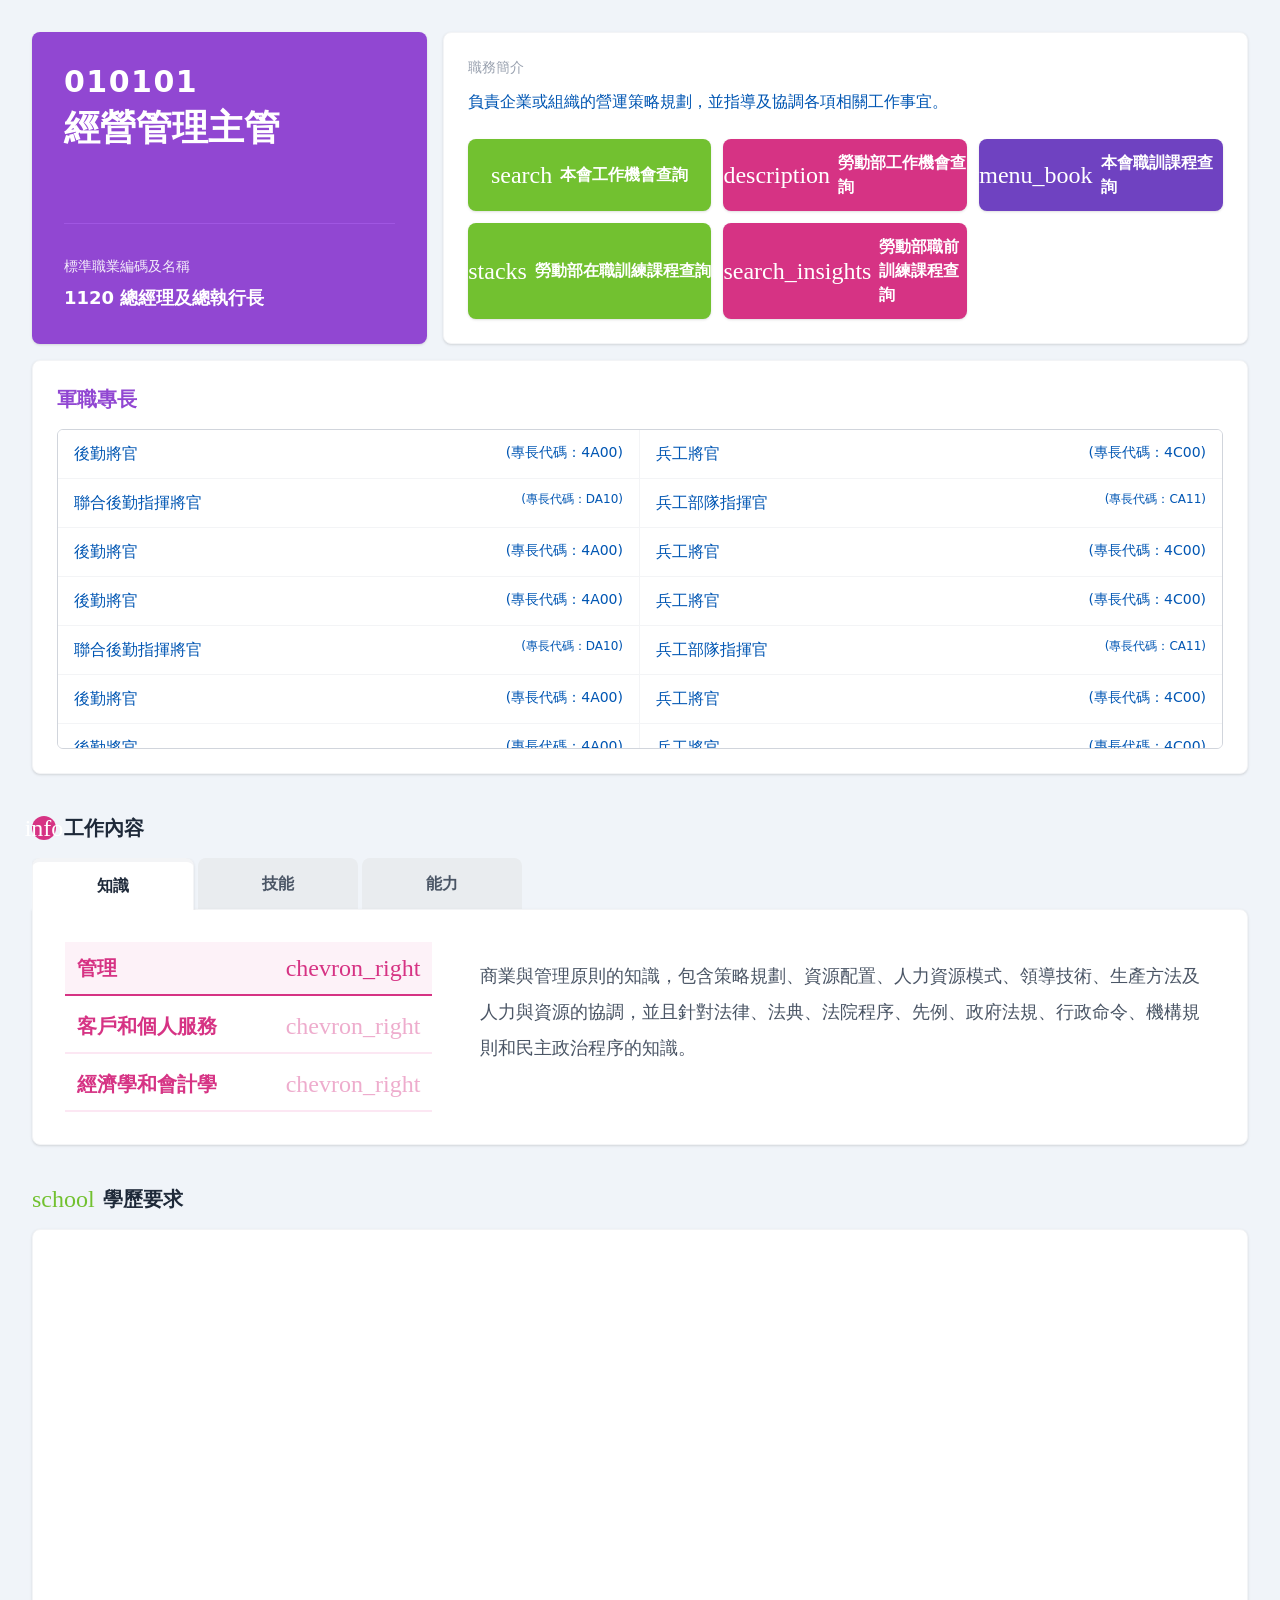
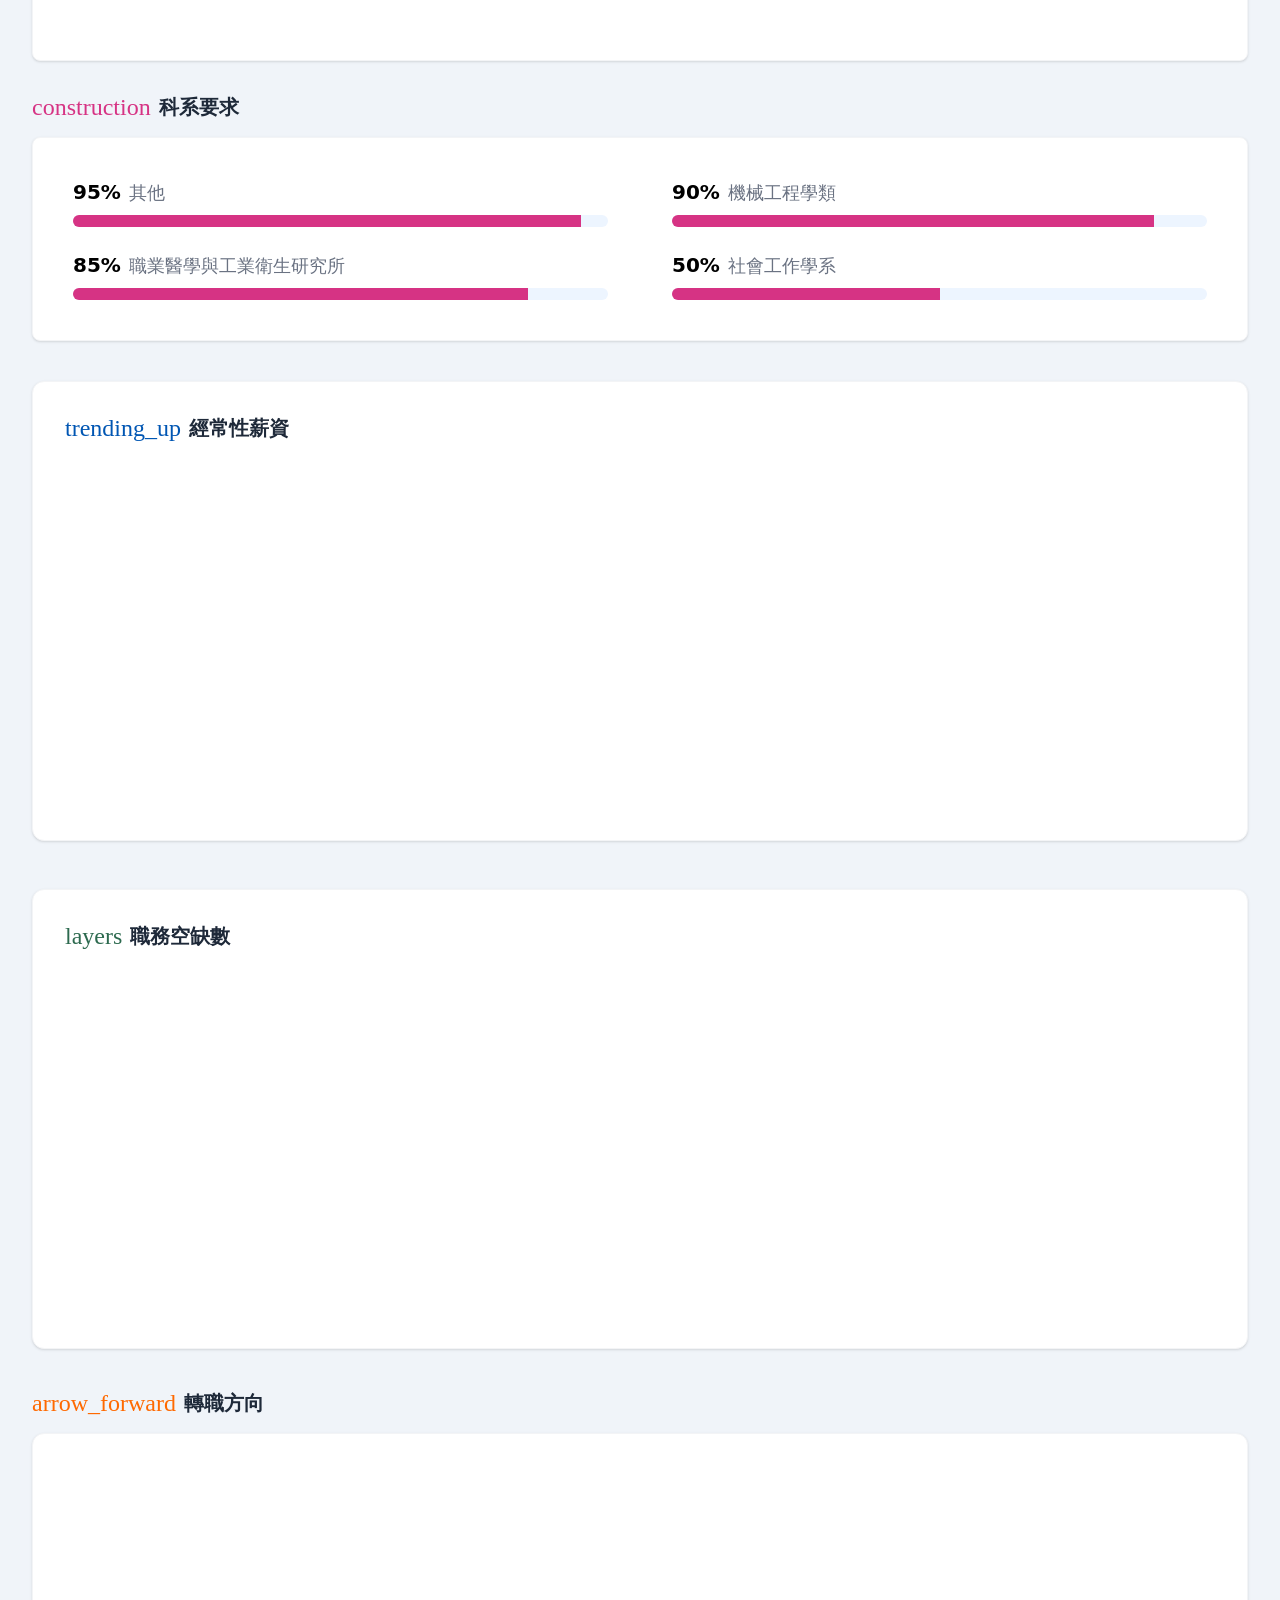
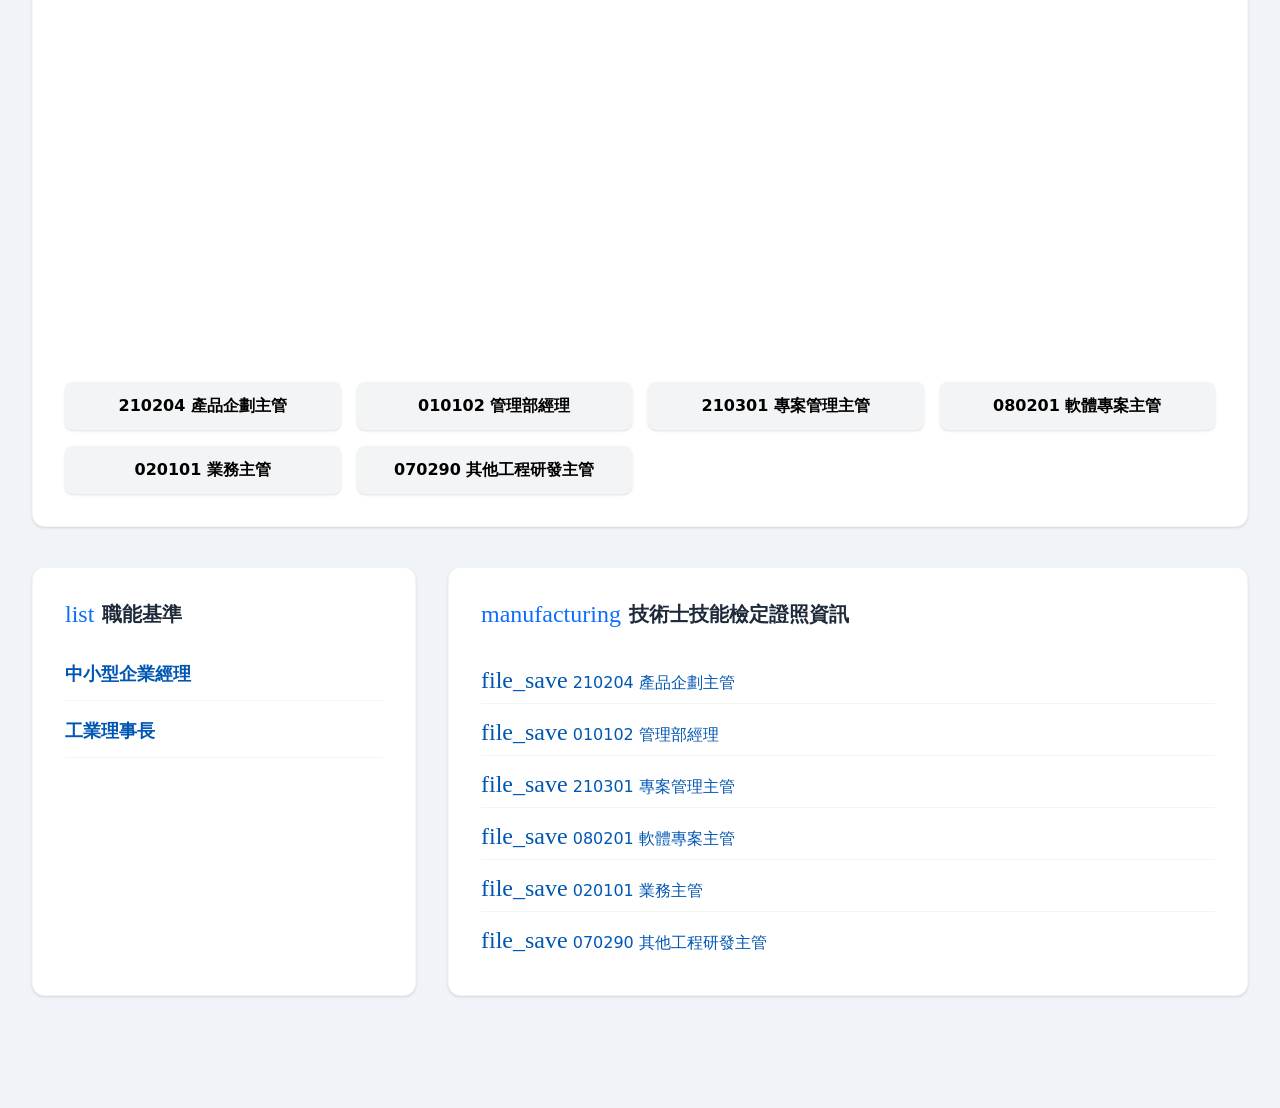
==== commit 01d4d1d9: "移除心智圖，增加轉職方向(桑基圖)" ====
--- a/job-dashboard/index.html
+++ b/job-dashboard/index.html
@@ -5,12 +5,15 @@
     <meta charset="UTF-8">
     <meta name="viewport" content="width=device-width, initial-scale=1.0">
     <title>軍民專長轉銜專區</title>
-   
+
     <link href="css/material-symbols-outlined.css" rel="stylesheet">
     <link href="css/dashboard.css" rel="stylesheet">
-    <link href="css/output.css" rel="stylesheet">
+    <link href="css/output.css?v=1" rel="stylesheet">
     <script src="js/chart.js"></script>
+    <script src="js/chartjs-chart-sankey.js"></script>
     <script src="js/chartjs-plugin-datalabels.js"></script>
+    <style>
+    </style>
 </head>
 
 <body class="bg-slate-100 min-h-screen p-4 md:p-8">
@@ -19,8 +22,7 @@
         <!-- 職務概覽 -->
         <div class="grid grid-cols-1 lg:grid-cols-12 gap-4">
             <!-- 左側紫色卡片 -->
-            <div
-                class="lg:col-span-4 bg-[#9147D2] rounded-lg p-8 text-white flex flex-col justify-center  shadow-sm">
+            <div class="lg:col-span-4 bg-[#9147D2] rounded-lg p-8 text-white flex flex-col justify-center  shadow-sm">
                 <div>
                     <h2 class="text-3xl font-bold tracking-wider">010101</h2>
                     <h1 class="text-4xl font-extrabold mt-2 pb-8">經營管理主管</h1>
@@ -67,39 +69,48 @@
                     class="border border-gray-300 rounded-md overflow-hidden flex-1 custom-scrollbar overflow-y-auto max-h-[320px]">
                     <div class="grid grid-cols-1 md:grid-cols-2 text-[#0056b3] font-medium divide-y divide-gray-100">
                         <div class="p-3 px-4 flex justify-between bg-white border-r border-gray-100">
-                            <span>後勤將官</span><span class="text-sm">(專長代碼：4A00)</span></div>
+                            <span>後勤將官</span><span class="text-sm">(專長代碼：4A00)</span>
+                        </div>
                         <div class="p-3 px-4 flex justify-between bg-white"><span>兵工將官</span><span
                                 class="text-sm">(專長代碼：4C00)</span></div>
                         <div class="p-3 px-4 flex justify-between bg-white border-r border-gray-100">
-                            <span>聯合後勤指揮將官</span><span class="text-xs">(專長代碼：DA10)</span></div>
+                            <span>聯合後勤指揮將官</span><span class="text-xs">(專長代碼：DA10)</span>
+                        </div>
                         <div class="p-3 px-4 flex justify-between bg-white"><span>兵工部隊指揮官</span><span
                                 class="text-xs">(專長代碼：CA11)</span></div>
                         <div class="p-3 px-4 flex justify-between bg-white border-r border-gray-100">
-                            <span>後勤將官</span><span class="text-sm">(專長代碼：4A00)</span></div>
+                            <span>後勤將官</span><span class="text-sm">(專長代碼：4A00)</span>
+                        </div>
                         <div class="p-3 px-4 flex justify-between bg-white"><span>兵工將官</span><span
                                 class="text-sm">(專長代碼：4C00)</span></div>
                         <div class="p-3 px-4 flex justify-between bg-white border-r border-gray-100">
-                            <span>後勤將官</span><span class="text-sm">(專長代碼：4A00)</span></div>
+                            <span>後勤將官</span><span class="text-sm">(專長代碼：4A00)</span>
+                        </div>
                         <div class="p-3 px-4 flex justify-between bg-white"><span>兵工將官</span><span
                                 class="text-sm">(專長代碼：4C00)</span></div>
                         <div class="p-3 px-4 flex justify-between bg-white border-r border-gray-100">
-                            <span>聯合後勤指揮將官</span><span class="text-xs">(專長代碼：DA10)</span></div>
+                            <span>聯合後勤指揮將官</span><span class="text-xs">(專長代碼：DA10)</span>
+                        </div>
                         <div class="p-3 px-4 flex justify-between bg-white"><span>兵工部隊指揮官</span><span
                                 class="text-xs">(專長代碼：CA11)</span></div>
                         <div class="p-3 px-4 flex justify-between bg-white border-r border-gray-100">
-                            <span>後勤將官</span><span class="text-sm">(專長代碼：4A00)</span></div>
+                            <span>後勤將官</span><span class="text-sm">(專長代碼：4A00)</span>
+                        </div>
                         <div class="p-3 px-4 flex justify-between bg-white"><span>兵工將官</span><span
                                 class="text-sm">(專長代碼：4C00)</span></div>
                         <div class="p-3 px-4 flex justify-between bg-white border-r border-gray-100">
-                            <span>後勤將官</span><span class="text-sm">(專長代碼：4A00)</span></div>
+                            <span>後勤將官</span><span class="text-sm">(專長代碼：4A00)</span>
+                        </div>
                         <div class="p-3 px-4 flex justify-between bg-white"><span>兵工將官</span><span
                                 class="text-sm">(專長代碼：4C00)</span></div>
                         <div class="p-3 px-4 flex justify-between bg-white border-r border-gray-100">
-                            <span>聯合後勤指揮將官</span><span class="text-xs">(專長代碼：DA10)</span></div>
+                            <span>聯合後勤指揮將官</span><span class="text-xs">(專長代碼：DA10)</span>
+                        </div>
                         <div class="p-3 px-4 flex justify-between bg-white"><span>兵工部隊指揮官</span><span
                                 class="text-xs">(專長代碼：CA11)</span></div>
                         <div class="p-3 px-4 flex justify-between bg-white border-r border-gray-100">
-                            <span>後勤將官</span><span class="text-sm">(專長代碼：4A00)</span></div>
+                            <span>後勤將官</span><span class="text-sm">(專長代碼：4A00)</span>
+                        </div>
                         <div class="p-3 px-4 flex justify-between bg-white"><span>兵工將官</span><span
                                 class="text-sm">(專長代碼：4C00)</span></div>
                     </div>
@@ -230,33 +241,32 @@
                 <span class="material-symbols-outlined text-[24px]">arrow_forward</span>
                 <h2 class="text-xl font-bold text-gray-800">轉職方向</h2>
             </div>
-            <div class="flex flex-col lg:flex-row gap-4 lg:gap-6 lg:items-center">
-                <!-- 來源職務 -->
-                <div
-                    class="lg:w-1/3 bg-[#cfe2ff] p-6 lg:py-8 rounded-lg flex items-center justify-center font-bold text-xl text-center shadow-sm h-fit">
-                    <span>經營管理主管</span>
-                    <!-- 電腦版向右箭頭 -->
-                    <span class="material-symbols-outlined text-blue-600 hidden lg:block">chevron_right</span>
-                    <!-- 手機版向下箭頭 -->
-                    <span class="material-symbols-outlined text-blue-600 block lg:hidden ml-2 font-black">expand_more</span>
-                </div>
-
-                <!-- 目標職務網格  -->
-                <div class="lg:w-2/3 grid grid-cols-2 gap-4">
-                    <div
-                        class="bg-[#e2d9f3] p-6 rounded-lg font-bold text-center text-lg flex items-center justify-center shadow-sm">
-                        業務主管</div>
-                    <div
-                        class="bg-[#c5b3f0] p-6 rounded-lg font-bold text-center text-lg flex items-center justify-center shadow-sm">
-                        行銷企劃部門主管</div>
-                    <!-- 最後一個佔滿兩欄 -->
-                    <div
-                        class="bg-[#aeece6] p-6 rounded-lg font-bold text-center text-lg col-span-2 flex items-center justify-center shadow-sm">
-                        行政總務主管</div>
+            <div class="bg-white rounded-xl p-8 shadow-sm border border-gray-100 space-y-4">
+                <div class="chart-wrapper" style="width:100%;height:500px">
+                    <canvas id="sankeyChart"></canvas>
+                </div>
+                <div class="grid grid-cols-1 md:grid-cols-2 lg:grid-cols-3 xl:grid-cols-4 gap-4">
+                    <a href="javascript:;"
+                        class="py-3  bg-gray-100 hover:bg-gray-300 rounded-lg flex items-center justify-center gap-2 font-bold shadow-sm hover:opacity-90 transition-all">210204
+                        產品企劃主管</a>
+                    <a href="javascript:;"
+                        class="py-3  bg-gray-100 hover:bg-gray-300 rounded-lg flex items-center justify-center gap-2 font-bold shadow-sm hover:opacity-90 transition-all">010102
+                        管理部經理</a>
+                    <a href="javascript:;"
+                        class="py-3  bg-gray-100 hover:bg-gray-300 rounded-lg flex items-center justify-center gap-2 font-bold shadow-sm hover:opacity-90 transition-all">210301
+                        專案管理主管</a>
+                    <a href="javascript:;"
+                        class="py-3  bg-gray-100 hover:bg-gray-300 rounded-lg flex items-center justify-center gap-2 font-bold shadow-sm hover:opacity-90 transition-all">080201
+                        軟體專案主管</a>
+                    <a href="javascript:;"
+                        class="py-3  bg-gray-100 hover:bg-gray-300 rounded-lg flex items-center justify-center gap-2 font-bold shadow-sm hover:opacity-90 transition-all">020101
+                        業務主管</a>
+                    <a href="javascript:;"
+                        class="py-3  bg-gray-100 hover:bg-gray-300 rounded-lg flex items-center justify-center gap-2 font-bold shadow-sm hover:opacity-90 transition-all">070290
+                        其他工程研發主管</a>
                 </div>
             </div>
         </div>
-        <!-- 風格雷達圖 -->
         <div class="grid grid-cols-1 lg:grid-cols-12 gap-8">
             <div class="lg:col-span-4 bg-white rounded-xl p-8 shadow-sm border border-gray-100 h-full space-y-4">
                 <div class="flex items-center gap-2 text-[#0d6efd]">
@@ -264,19 +274,33 @@
                     <h2 class="text-xl font-bold text-gray-800">職能基準</h2>
                 </div>
                 <ul class="space-y-4 pt-4">
-                    <li class="flex items-center gap-3 border-b border-blue-50 pb-3 font-bold text-[#0056b3] text-lg">
-                        中小型企業經理</li>
-                    <li class="flex items-center gap-3 border-b border-blue-50 pb-3 font-bold text-[#0056b3] text-lg">
-                        工業理事長</li>
+                    <li class="flex items-center gap-3 border-b border-blue-50 pb-3 font-bold  text-lg">
+                        <a href="javascript:;" class="text-[#0056b3] hover:text-blue-600">中小型企業經理</a>
+                    </li>
+                    <li class="flex items-center gap-3 border-b border-blue-50 pb-3 font-bold  text-lg">
+                        <a href="javascript:;" class="text-[#0056b3] hover:text-blue-600">工業理事長</a>
+                    </li>
                 </ul>
             </div>
             <div class="lg:col-span-8 bg-white rounded-xl p-8 shadow-sm border border-gray-100 space-y-4">
                 <div class="flex items-center gap-2 text-[#0d6efd]">
-                    <span class="material-symbols-outlined"
-                       >manufacturing</span>
-                    <h2 class="text-xl font-bold text-gray-800">工作風格</h2>
-                </div>
-                <div class="radar-chart-container lg:h-[500px] md:h-fit"><canvas id="workStyleChart"></canvas></div>
+                    <span class="material-symbols-outlined">manufacturing</span>
+                    <h2 class="text-xl font-bold text-gray-800">技術士技能檢定證照資訊</h2>
+                </div>
+                <div class="list-none space-y-2 pt-4 divide-y divide-gray-100 ">
+                    <a class="py-2 text-[#0056b3] hover:text-blue-600 block" href="javascript:;"><span
+                            class="material-symbols-outlined">file_save</span> 210204 產品企劃主管</a>
+                    <a class="py-2 text-[#0056b3] hover:text-blue-600 block" href="javascript:;"><span
+                            class="material-symbols-outlined">file_save</span> 010102 管理部經理</a>
+                    <a class="py-2 text-[#0056b3] hover:text-blue-600 block" href="javascript:;"><span
+                            class="material-symbols-outlined">file_save</span> 210301 專案管理主管</a>
+                    <a class="py-2 text-[#0056b3] hover:text-blue-600 block" href="javascript:;"><span
+                            class="material-symbols-outlined">file_save</span> 080201 軟體專案主管</a>
+                    <a class="py-2 text-[#0056b3] hover:text-blue-600 block" href="javascript:;"><span
+                            class="material-symbols-outlined">file_save</span> 020101 業務主管</a>
+                    <a class="py-2 text-[#0056b3] hover:text-blue-600 block" href="javascript:;"><span
+                            class="material-symbols-outlined">file_save</span> 070290 其他工程研發主管</a>
+                </div>
             </div>
         </div>
     </div>
@@ -400,9 +424,23 @@
                 "labels": ["103", "104", "105", "106", "107", "108", "109", "110", "111", "112"],
                 "data": [20, 55, 28, 18, 30, 30, 75, 130, 175, 175]
             },
-            "style": {
-                "labels": ["洞察力", "美感", "創意思考", "溫和寬厚", "關懷他人", "團隊合作", "挑戰", "謹慎條理", "自律", "社交", "剛強", "沉著應對", "心平氣和"],
-                "data": [88, 75, 80, 65, 68, 82, 72, 85, 83, 65, 60, 82, 86]
+            "sankey": {
+                "data": [
+                    { from: '210204 產品企劃主管', to: '210301 專案管理主管', flow: 48.6 },
+                    { from: '210204 產品企劃主管', to: '010102 管理部經理', flow: 51.4 },
+                    { from: '010102 管理部經理', to: '210301 專案管理主管', flow: 26.21 },
+                    { from: '010102 管理部經理', to: '020101 業務主管', flow: 25.19 },
+                    { from: '210301 專案管理主管', to: '080201 軟體專案主管', flow: 37.4 },
+                    { from: '210301 專案管理主管', to: '070290 其他工程研發主管', flow: 37.41 }
+                ],
+                "labels": {
+                    '210204 產品企劃主管': '210204 產品企劃主管',
+                    '210301 專案管理主管': '210301 專案管理主管',
+                    '010102 管理部經理': '010102 管理部經理',
+                    '020101 業務主管': '020101 業務主管',
+                    '080201 軟體專案主管': '080201 軟體專案主管',
+                    '070290 其他工程研發主管': '070290 其他工程研發主管'
+                }
             }
         };
 
@@ -410,6 +448,7 @@
             Chart.register(ChartDataLabels);
             try {
                 // 學歷
+
                 new Chart(document.getElementById('educationChart'), {
                     type: 'bar',
                     data: {
@@ -528,17 +567,28 @@
                         }
                     }
                 });
-                // 風格
-                new Chart(document.getElementById('workStyleChart'), {
-                    type: 'radar',
+
+                if (typeof ChartDataLabels !== 'undefined') {
+                    Chart.register(ChartDataLabels);
+                }
+
+                // Sankey 圖表
+                new Chart(document.getElementById('sankeyChart'), {
+                    type: 'sankey',
                     data: {
-                        labels: db.style.labels,
                         datasets: [{
-                            data: db.style.data,
-                            backgroundColor: 'rgba(13, 110, 253, 0.2)',
-                            borderColor: '#0d6efd',
-                            borderWidth: 2,
-                            pointRadius: 3
+                            label: '轉職流向',
+                            data: db.sankey.data,
+                            colorFrom: () => '#CFE2FF',
+                            colorTo: () => '#CFE2FF',
+                            colorMode: 'gradient',
+                            labels: db.sankey.labels,
+                            font: {
+                                family: 'PingFang TC, Microsoft JhengHei, sans-serif',
+                                size: 18,
+                                weight: 'bold'
+                            },
+                            padding: 60
                         }]
                     },
                     options: {
@@ -546,30 +596,18 @@
                         maintainAspectRatio: false,
                         plugins: {
                             legend: false,
-                            datalabels: false
-                        },
-                        scales: {
-                            r: {
-                                suggestedMin: 0,
-                                suggestedMax: 100,
-                                ticks: {
-                                    display: false,
-                                    stepSize: 20
-                                },
-                                grid: {
-                                    color: '#e5e7eb'
-                                },
-                                angleLines: {
-                                    color: '#e5e7eb'
-                                },
-                                pointLabels: {
-                                    font: {
-                                        size: 14,
-                                        weight: 'bold'
-                                    },
-                                    color: '#666'
+                            datalabels: false,
+                            tooltip: {
+                                callbacks: {
+                                    label: (context) => {
+                                        const item = context.dataset.data[context.dataIndex];
+                                        return `${item.from} → ${item.to}: ${item.flow}%`;
+                                    }
                                 }
                             }
+                        },
+                        layout: {
+                            padding: { left: 10, right: 10, top: 20, bottom: 20 }
                         }
                     }
                 });
@@ -577,7 +615,6 @@
                 console.error("圖表繪製錯誤:", e);
             }
         }
-
         window.onload = () => {
             renderAll();
             updateSubmenu(); // 初始化子選單
--- a/job-dashboard/css/output.css
+++ b/job-dashboard/css/output.css
@@ -8,22 +8,26 @@
     --font-mono: ui-monospace, SFMono-Regular, Menlo, Monaco, Consolas, "Liberation Mono",
       "Courier New", monospace;
     --color-orange-500: oklch(70.5% 0.213 47.604);
+    --color-amber-500: oklch(76.9% 0.188 70.08);
     --color-blue-50: oklch(97% 0.014 254.604);
     --color-blue-600: oklch(54.6% 0.245 262.881);
     --color-purple-400: oklch(71.4% 0.203 305.504);
     --color-pink-50: oklch(97.1% 0.014 343.198);
     --color-pink-100: oklch(94.8% 0.028 342.258);
     --color-slate-100: oklch(96.8% 0.007 247.896);
+    --color-gray-50: oklch(98.5% 0.002 247.839);
     --color-gray-100: oklch(96.7% 0.003 264.542);
     --color-gray-200: oklch(92.8% 0.006 264.531);
     --color-gray-300: oklch(87.2% 0.01 258.338);
     --color-gray-400: oklch(70.7% 0.022 261.325);
     --color-gray-500: oklch(55.1% 0.027 264.364);
     --color-gray-600: oklch(44.6% 0.03 256.802);
+    --color-gray-700: oklch(37.3% 0.034 259.733);
     --color-gray-800: oklch(27.8% 0.033 256.848);
     --color-black: #000;
     --color-white: #fff;
     --spacing: 0.25rem;
+    --container-6xl: 72rem;
     --text-xs: 0.75rem;
     --text-xs--line-height: calc(1 / 0.75);
     --text-sm: 0.875rem;
@@ -32,12 +36,12 @@
     --text-lg--line-height: calc(1.75 / 1.125);
     --text-xl: 1.25rem;
     --text-xl--line-height: calc(1.75 / 1.25);
+    --text-2xl: 1.5rem;
+    --text-2xl--line-height: calc(2 / 1.5);
     --text-3xl: 1.875rem;
     --text-3xl--line-height: calc(2.25 / 1.875);
     --text-4xl: 2.25rem;
     --text-4xl--line-height: calc(2.5 / 2.25);
-    --text-7xl: 4.5rem;
-    --text-7xl--line-height: 1;
     --font-weight-medium: 500;
     --font-weight-bold: 700;
     --font-weight-extrabold: 800;
@@ -48,6 +52,7 @@
     --radius-md: 0.375rem;
     --radius-lg: 0.5rem;
     --radius-xl: 0.75rem;
+    --radius-2xl: 1rem;
     --default-transition-duration: 150ms;
     --default-transition-timing-function: cubic-bezier(0.4, 0, 0.2, 1);
     --default-font-family: var(--font-sans);
@@ -203,8 +208,14 @@
   }
 }
 @layer utilities {
+  .visible {
+    visibility: visible;
+  }
   .static {
     position: static;
+  }
+  .start {
+    inset-inline-start: var(--spacing);
   }
   .end {
     inset-inline-end: var(--spacing);
@@ -236,15 +247,15 @@
   .mx-auto {
     margin-inline: auto;
   }
-  .my-2 {
-    margin-block: calc(var(--spacing) * 2);
-  }
   .-mt-\[1px\] {
     margin-top: calc(1px * -1);
   }
   .mt-2 {
     margin-top: calc(var(--spacing) * 2);
   }
+  .mt-10 {
+    margin-top: calc(var(--spacing) * 10);
+  }
   .mt-auto {
     margin-top: auto;
   }
@@ -260,15 +271,15 @@
   .mb-6 {
     margin-bottom: calc(var(--spacing) * 6);
   }
+  .mb-10 {
+    margin-bottom: calc(var(--spacing) * 10);
+  }
   .ml-2 {
     margin-left: calc(var(--spacing) * 2);
   }
   .block {
     display: block;
   }
-  .contents {
-    display: contents;
-  }
   .flex {
     display: flex;
   }
@@ -296,9 +307,6 @@
   .max-h-\[320px\] {
     max-height: 320px;
   }
-  .min-h-\[300px\] {
-    min-height: 300px;
-  }
   .min-h-screen {
     min-height: 100vh;
   }
@@ -308,6 +316,9 @@
   .w-full {
     width: 100%;
   }
+  .max-w-6xl {
+    max-width: var(--container-6xl);
+  }
   .flex-1 {
     flex: 1;
   }
@@ -317,11 +328,20 @@
   .resize {
     resize: both;
   }
+  .list-none {
+    list-style-type: none;
+  }
+  .grid-flow-col {
+    grid-auto-flow: column;
+  }
   .grid-cols-1 {
     grid-template-columns: repeat(1, minmax(0, 1fr));
   }
   .grid-cols-2 {
     grid-template-columns: repeat(2, minmax(0, 1fr));
+  }
+  .grid-rows-4 {
+    grid-template-rows: repeat(4, minmax(0, 1fr));
   }
   .flex-col {
     flex-direction: column;
@@ -399,6 +419,13 @@
       --tw-space-y-reverse: 0;
       margin-block-start: calc(calc(var(--spacing) * 12) * var(--tw-space-y-reverse));
       margin-block-end: calc(calc(var(--spacing) * 12) * calc(1 - var(--tw-space-y-reverse)));
+    }
+  }
+  .space-y-20 {
+    :where(& > :not(:last-child)) {
+      --tw-space-y-reverse: 0;
+      margin-block-start: calc(calc(var(--spacing) * 20) * var(--tw-space-y-reverse));
+      margin-block-end: calc(calc(var(--spacing) * 20) * calc(1 - var(--tw-space-y-reverse)));
     }
   }
   .gap-x-16 {
@@ -416,6 +443,15 @@
       border-bottom-width: calc(1px * calc(1 - var(--tw-divide-y-reverse)));
     }
   }
+  .divide-y-4 {
+    :where(& > :not(:last-child)) {
+      --tw-divide-y-reverse: 0;
+      border-bottom-style: var(--tw-border-style);
+      border-top-style: var(--tw-border-style);
+      border-top-width: calc(4px * var(--tw-divide-y-reverse));
+      border-bottom-width: calc(4px * calc(1 - var(--tw-divide-y-reverse)));
+    }
+  }
   .divide-gray-100 {
     :where(& > :not(:last-child)) {
       border-color: var(--color-gray-100);
@@ -430,6 +466,9 @@
   .overflow-y-auto {
     overflow-y: auto;
   }
+  .rounded-2xl {
+    border-radius: var(--radius-2xl);
+  }
   .rounded-full {
     border-radius: calc(infinity * 1px);
   }
@@ -486,6 +525,9 @@
   }
   .border-blue-50 {
     border-color: var(--color-blue-50);
+  }
+  .border-gray-50 {
+    border-color: var(--color-gray-50);
   }
   .border-gray-100 {
     border-color: var(--color-gray-100);
@@ -538,6 +580,9 @@
   .bg-\[\#e2d9f3\] {
     background-color: #e2d9f3;
   }
+  .bg-gray-100 {
+    background-color: var(--color-gray-100);
+  }
   .bg-slate-100 {
     background-color: var(--color-slate-100);
   }
@@ -565,21 +610,30 @@
   .px-16 {
     padding-inline: calc(var(--spacing) * 16);
   }
+  .py-2 {
+    padding-block: calc(var(--spacing) * 2);
+  }
   .py-3 {
     padding-block: calc(var(--spacing) * 3);
   }
+  .py-4 {
+    padding-block: calc(var(--spacing) * 4);
+  }
   .pt-4 {
     padding-top: calc(var(--spacing) * 4);
   }
+  .pt-6 {
+    padding-top: calc(var(--spacing) * 6);
+  }
   .pt-8 {
     padding-top: calc(var(--spacing) * 8);
   }
-  .pb-2 {
-    padding-bottom: calc(var(--spacing) * 2);
-  }
   .pb-3 {
     padding-bottom: calc(var(--spacing) * 3);
   }
+  .pb-4 {
+    padding-bottom: calc(var(--spacing) * 4);
+  }
   .pb-8 {
     padding-bottom: calc(var(--spacing) * 8);
   }
@@ -591,6 +645,10 @@
   }
   .text-left {
     text-align: left;
+  }
+  .text-2xl {
+    font-size: var(--text-2xl);
+    line-height: var(--tw-leading, var(--text-2xl--line-height));
   }
   .text-3xl {
     font-size: var(--text-3xl);
@@ -600,10 +658,6 @@
     font-size: var(--text-4xl);
     line-height: var(--tw-leading, var(--text-4xl--line-height));
   }
-  .text-7xl {
-    font-size: var(--text-7xl);
-    line-height: var(--tw-leading, var(--text-7xl--line-height));
-  }
   .text-lg {
     font-size: var(--text-lg);
     line-height: var(--tw-leading, var(--text-lg--line-height));
@@ -675,6 +729,9 @@
   .text-\[\#D63384\] {
     color: #D63384;
   }
+  .text-\[\#E7A47B\] {
+    color: #E7A47B;
+  }
   .text-black {
     color: var(--color-black);
   }
@@ -689,6 +746,9 @@
   }
   .text-gray-600 {
     color: var(--color-gray-600);
+  }
+  .text-gray-700 {
+    color: var(--color-gray-700);
   }
   .text-gray-800 {
     color: var(--color-gray-800);
@@ -715,6 +775,9 @@
   .outline {
     outline-style: var(--tw-outline-style);
     outline-width: 1px;
+  }
+  .filter {
+    filter: var(--tw-blur,) var(--tw-brightness,) var(--tw-contrast,) var(--tw-grayscale,) var(--tw-hue-rotate,) var(--tw-invert,) var(--tw-saturate,) var(--tw-sepia,) var(--tw-drop-shadow,);
   }
   .transition-all {
     transition-property: all;
@@ -742,6 +805,13 @@
       }
     }
   }
+  .hover\:bg-gray-300 {
+    &:hover {
+      @media (hover: hover) {
+        background-color: var(--color-gray-300);
+      }
+    }
+  }
   .hover\:bg-pink-50 {
     &:hover {
       @media (hover: hover) {
@@ -749,6 +819,27 @@
       }
     }
   }
+  .hover\:text-\[\#000\] {
+    &:hover {
+      @media (hover: hover) {
+        color: #000;
+      }
+    }
+  }
+  .hover\:text-blue-600 {
+    &:hover {
+      @media (hover: hover) {
+        color: var(--color-blue-600);
+      }
+    }
+  }
+  .hover\:caret-amber-500 {
+    &:hover {
+      @media (hover: hover) {
+        caret-color: var(--color-amber-500);
+      }
+    }
+  }
   .hover\:opacity-90 {
     &:hover {
       @media (hover: hover) {
@@ -786,6 +877,16 @@
       grid-template-columns: repeat(2, minmax(0, 1fr));
     }
   }
+  .md\:grid-cols-3 {
+    @media (width >= 48rem) {
+      grid-template-columns: repeat(3, minmax(0, 1fr));
+    }
+  }
+  .md\:grid-cols-4 {
+    @media (width >= 48rem) {
+      grid-template-columns: repeat(4, minmax(0, 1fr));
+    }
+  }
   .md\:flex-row {
     @media (width >= 48rem) {
       flex-direction: row;
@@ -796,6 +897,11 @@
       padding: calc(var(--spacing) * 8);
     }
   }
+  .md\:p-10 {
+    @media (width >= 48rem) {
+      padding: calc(var(--spacing) * 10);
+    }
+  }
   .lg\:col-span-4 {
     @media (width >= 64rem) {
       grid-column: span 4 / span 4;
@@ -834,6 +940,11 @@
   .lg\:w-2\/3 {
     @media (width >= 64rem) {
       width: calc(2 / 3 * 100%);
+    }
+  }
+  .lg\:grid-cols-3 {
+    @media (width >= 64rem) {
+      grid-template-columns: repeat(3, minmax(0, 1fr));
     }
   }
   .lg\:grid-cols-12 {
@@ -866,6 +977,11 @@
       grid-column: span 4 / span 4;
     }
   }
+  .xl\:grid-cols-4 {
+    @media (width >= 80rem) {
+      grid-template-columns: repeat(4, minmax(0, 1fr));
+    }
+  }
 }
 @property --tw-space-y-reverse {
   syntax: "*";
@@ -963,6 +1079,59 @@
   syntax: "*";
   inherits: false;
   initial-value: solid;
+}
+@property --tw-blur {
+  syntax: "*";
+  inherits: false;
+}
+@property --tw-brightness {
+  syntax: "*";
+  inherits: false;
+}
+@property --tw-contrast {
+  syntax: "*";
+  inherits: false;
+}
+@property --tw-grayscale {
+  syntax: "*";
+  inherits: false;
+}
+@property --tw-hue-rotate {
+  syntax: "*";
+  inherits: false;
+}
+@property --tw-invert {
+  syntax: "*";
+  inherits: false;
+}
+@property --tw-opacity {
+  syntax: "*";
+  inherits: false;
+}
+@property --tw-saturate {
+  syntax: "*";
+  inherits: false;
+}
+@property --tw-sepia {
+  syntax: "*";
+  inherits: false;
+}
+@property --tw-drop-shadow {
+  syntax: "*";
+  inherits: false;
+}
+@property --tw-drop-shadow-color {
+  syntax: "*";
+  inherits: false;
+}
+@property --tw-drop-shadow-alpha {
+  syntax: "<percentage>";
+  inherits: false;
+  initial-value: 100%;
+}
+@property --tw-drop-shadow-size {
+  syntax: "*";
+  inherits: false;
 }
 @property --tw-duration {
   syntax: "*";
@@ -992,6 +1161,19 @@
       --tw-ring-offset-color: #fff;
       --tw-ring-offset-shadow: 0 0 #0000;
       --tw-outline-style: solid;
+      --tw-blur: initial;
+      --tw-brightness: initial;
+      --tw-contrast: initial;
+      --tw-grayscale: initial;
+      --tw-hue-rotate: initial;
+      --tw-invert: initial;
+      --tw-opacity: initial;
+      --tw-saturate: initial;
+      --tw-sepia: initial;
+      --tw-drop-shadow: initial;
+      --tw-drop-shadow-color: initial;
+      --tw-drop-shadow-alpha: 100%;
+      --tw-drop-shadow-size: initial;
       --tw-duration: initial;
     }
   }
